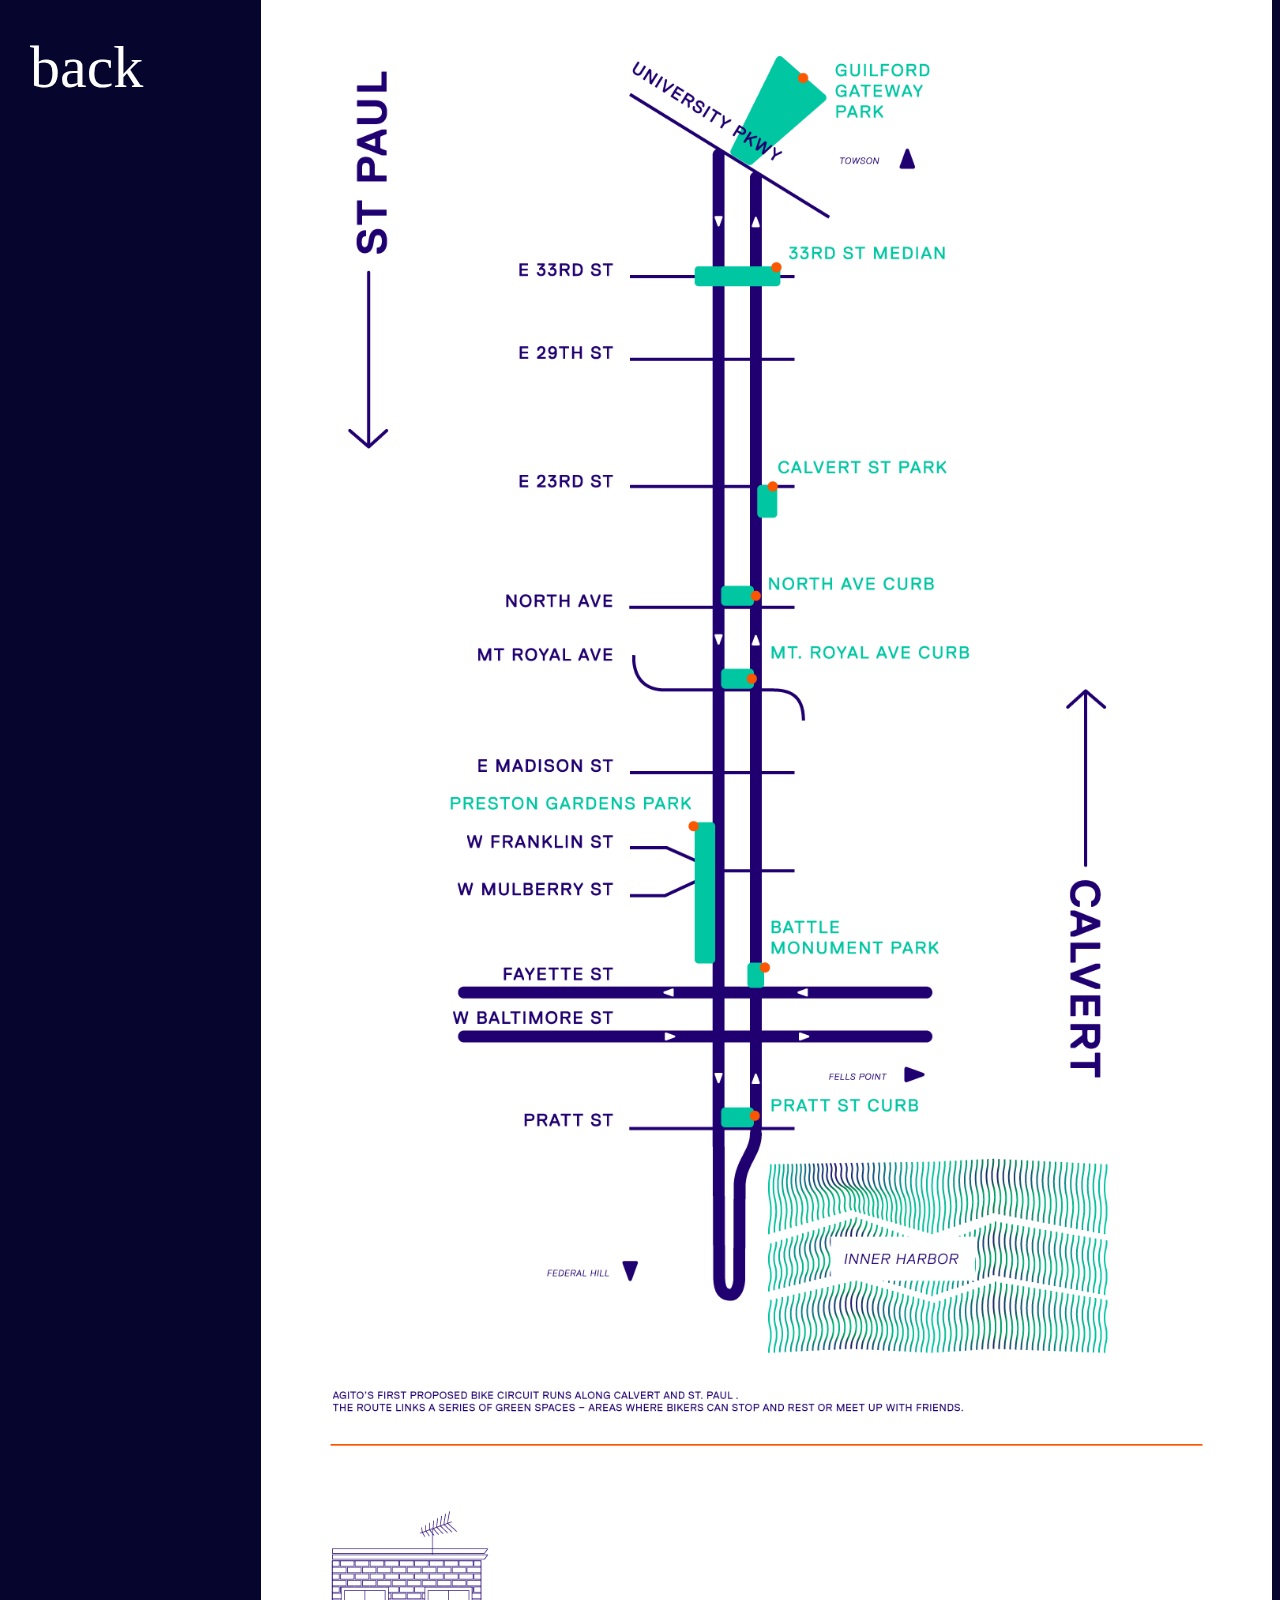
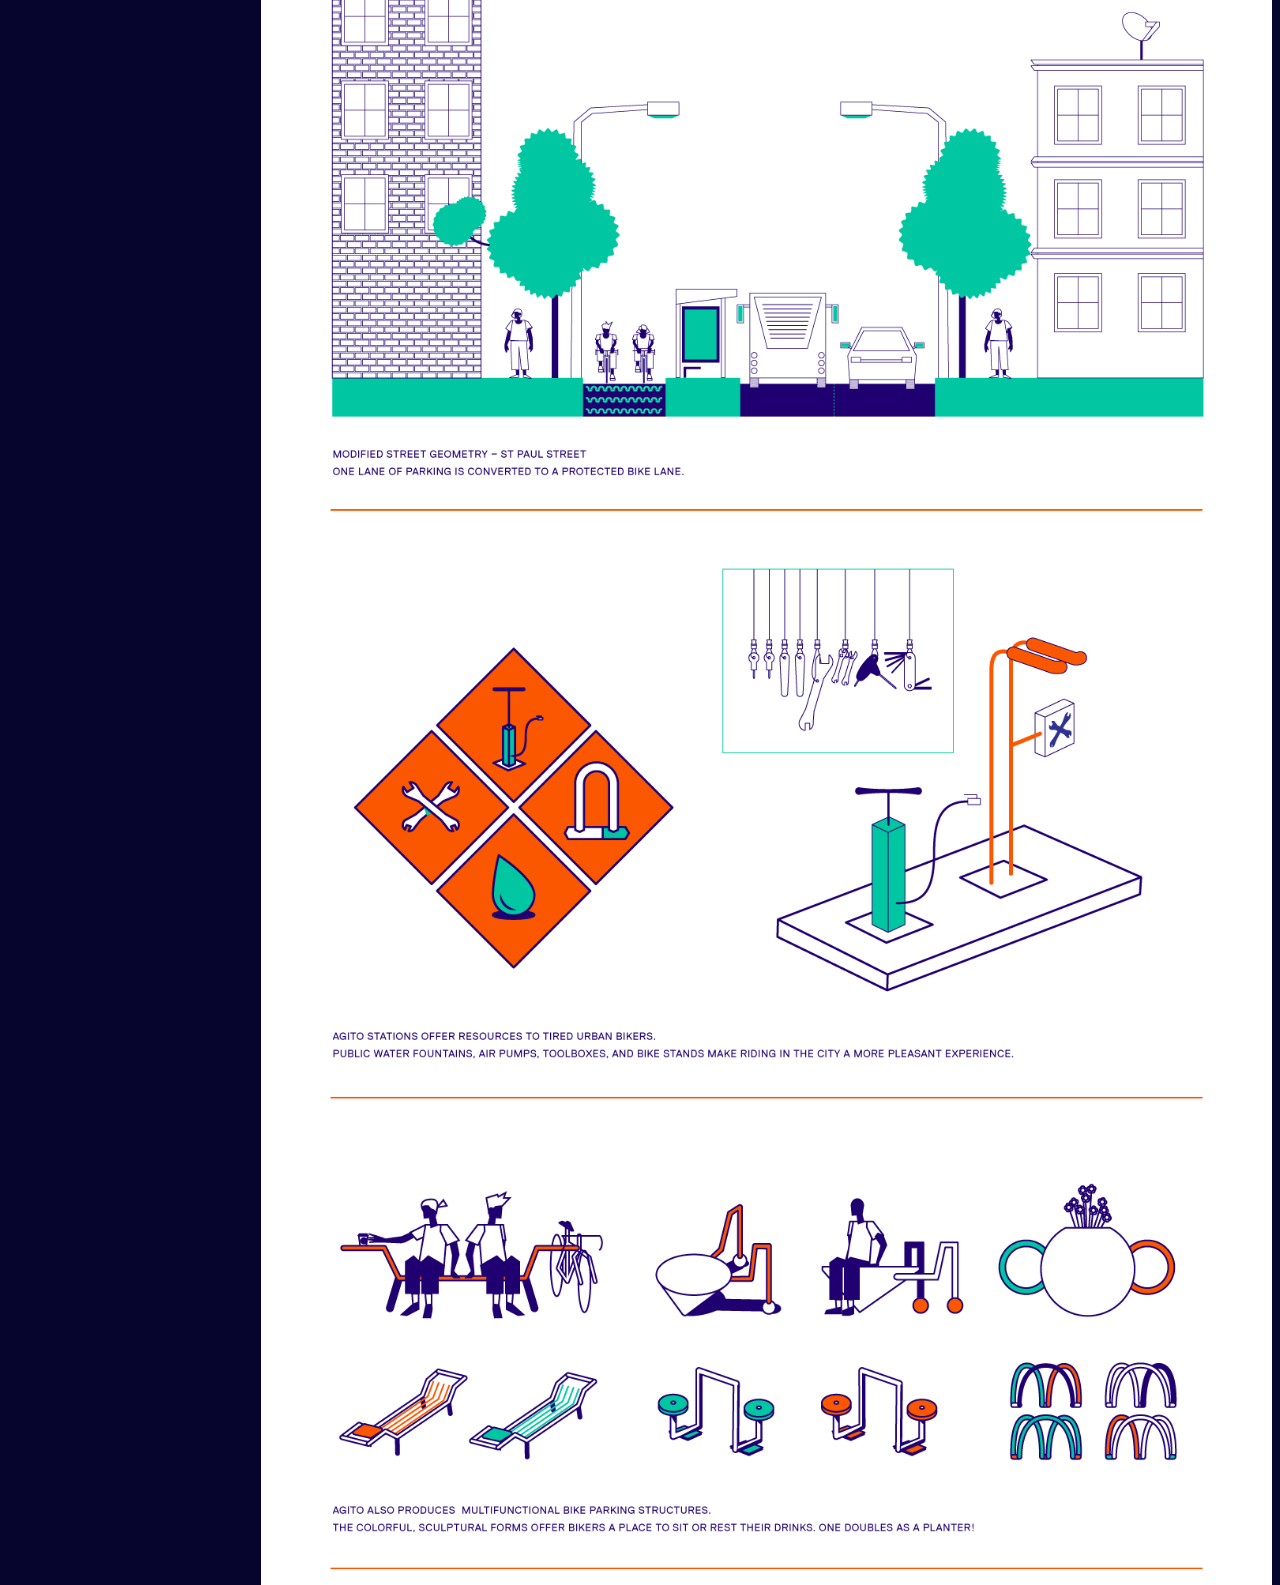
==== agito.html @ 20c6cd3e "added in the pages" ====
<!DOCTYPE html>
<html>
<head>
<title>Tristan Scow - Design</title>
<link rel="stylesheet" type="text/css" href="stylin.css">
</head>

<body style="background-color:rgb(5,5,45)">
<div id="name"><a href="index.html">back</a></div>
<img align="right" width="80%" style="margin-top:-30px" src="./IMGS/agito.png">
</body>

</html>
---- stylin.css ----
@font-face {
	font-family:'Kamilla'
	src: url('kamilla_preview.woff')
	
	font-family:'Viktor'
	src: url('viktor_preview.tt')
}



#myCanvas {
	height: 100%;
	width: 100%;
	position: fixed;
	top: 0;
	bottom: 0;
	left: 0;
	right: 0;
	background: rgb(5,5,45);
}

@media only screen and (min-device-width: 320px) and (max-device-width: 480px) {
	#myCanvas { display: none; }
}

h1 {
	font-size: 80px;
    line-height: 90px;
    text-shadow:
	     	-1px -1px 0 rgb(5,85,5),  
	     	1px -1px 0 rgb(0,255,255),
	     	-1px 1px 0 rgb(255,190,0),
	     	1px 1px 0 rgb(255,0,0);
    }
    
.projectlist {
	position: absolute;
	right: 0%;
	top: 0%;
	width: 46vw;
	padding: 30px;
	font-family: "Kamilla";
/*     letter-spacing: .05em; */
    /* line-height: 180%; */
    text-align: left;
    background-color: white;
    color: rgb(5,5,45);
    font-size: 80px;
    }
    
.projectlist hr {
	border: 0px;
	height: 0px;
	box-shadow: 0 0 5px 2.5px yellow;
}    

.projectlist a {
	color: white;
	text-decoration: none;
	font-size: 80px;
    line-height: 90px;
    text-shadow:
	     	-1px -1px 0 rgb(5,85,5),  
	     	1px -1px 0 rgb(0,255,255),
	     	-1px 1px 0 rgb(255,190,0),
	     	1px 1px 0 rgb(255,0,0);
}

.projectlist li {
	padding-top: 100px;
	list-style-type: none;
}

.projectlist li:first-child {
	padding-top: 200px;
}

.projectlist li:last-child {
	padding-bottom: 100px;
}


a:hover {
	color: rgb(5,5,45);
}

a.gd:hover {
	color: rgb(5,5,45);
}
    

span.stretch {
    display:inline-block;
    transform:scale(1,1.25); /* W3C */
    -webkit-transform:scale(1,1.25); /* Safari and Chrome */
    -moz-transform:scale(1,1.25); /* Firefox */
    -ms-transform:scale(1,1.25); /* IE 9 */
    -o-transform:scale(1,1.25); /* Opera */
    margin-left: auto;
    margin-right: auto;
    letter-spacing: .25em;
    font-family: "onyx";
}
    

#name {
	position: fixed;
	top: 30px;
	left: 30px;
	color: white;
	text-align: center;
	font-size: 80px;
	line-height: 60px;
	font-family: Kamilla;
	-webkit-transition: letter-spacing 1.5s;
}

#name a {
	color: white;
	text-decoration: none;
	font-size: 60px;
}

#name a:hover {
	color: ;
	text-decoration: none;
}

#name:hover {
	letter-spacing: .25em;
}

#textbox {
	width: 80%;
	position: absolute;
	right:0%;
	color: white;
	font-family: Kamilla;
	padding: 30px;
	text-align: center;
}

#textbox.viktor {
	font-family: Viktor;
}

.typetoggle {
	color: white;
	font-size: .5em;
	display: block;
	padding: 30px;
	border-radius: 30px;
	margin: 30px auto 0 auto;
	box-shadow: none;
	appearance: none;
	border: none;
	background: rgb(5,5,45);
}

.typetoggle:focus {
	box-shadow: none;
	background: rgb(5,5,45);
	appearance: none;
	border: none;
}

img.large {
	width: 84vw;
	height: auto;
	padding: 30px;
}

img.double {
	width: 40vw;
	height: auto;
	padding: 30px;
}
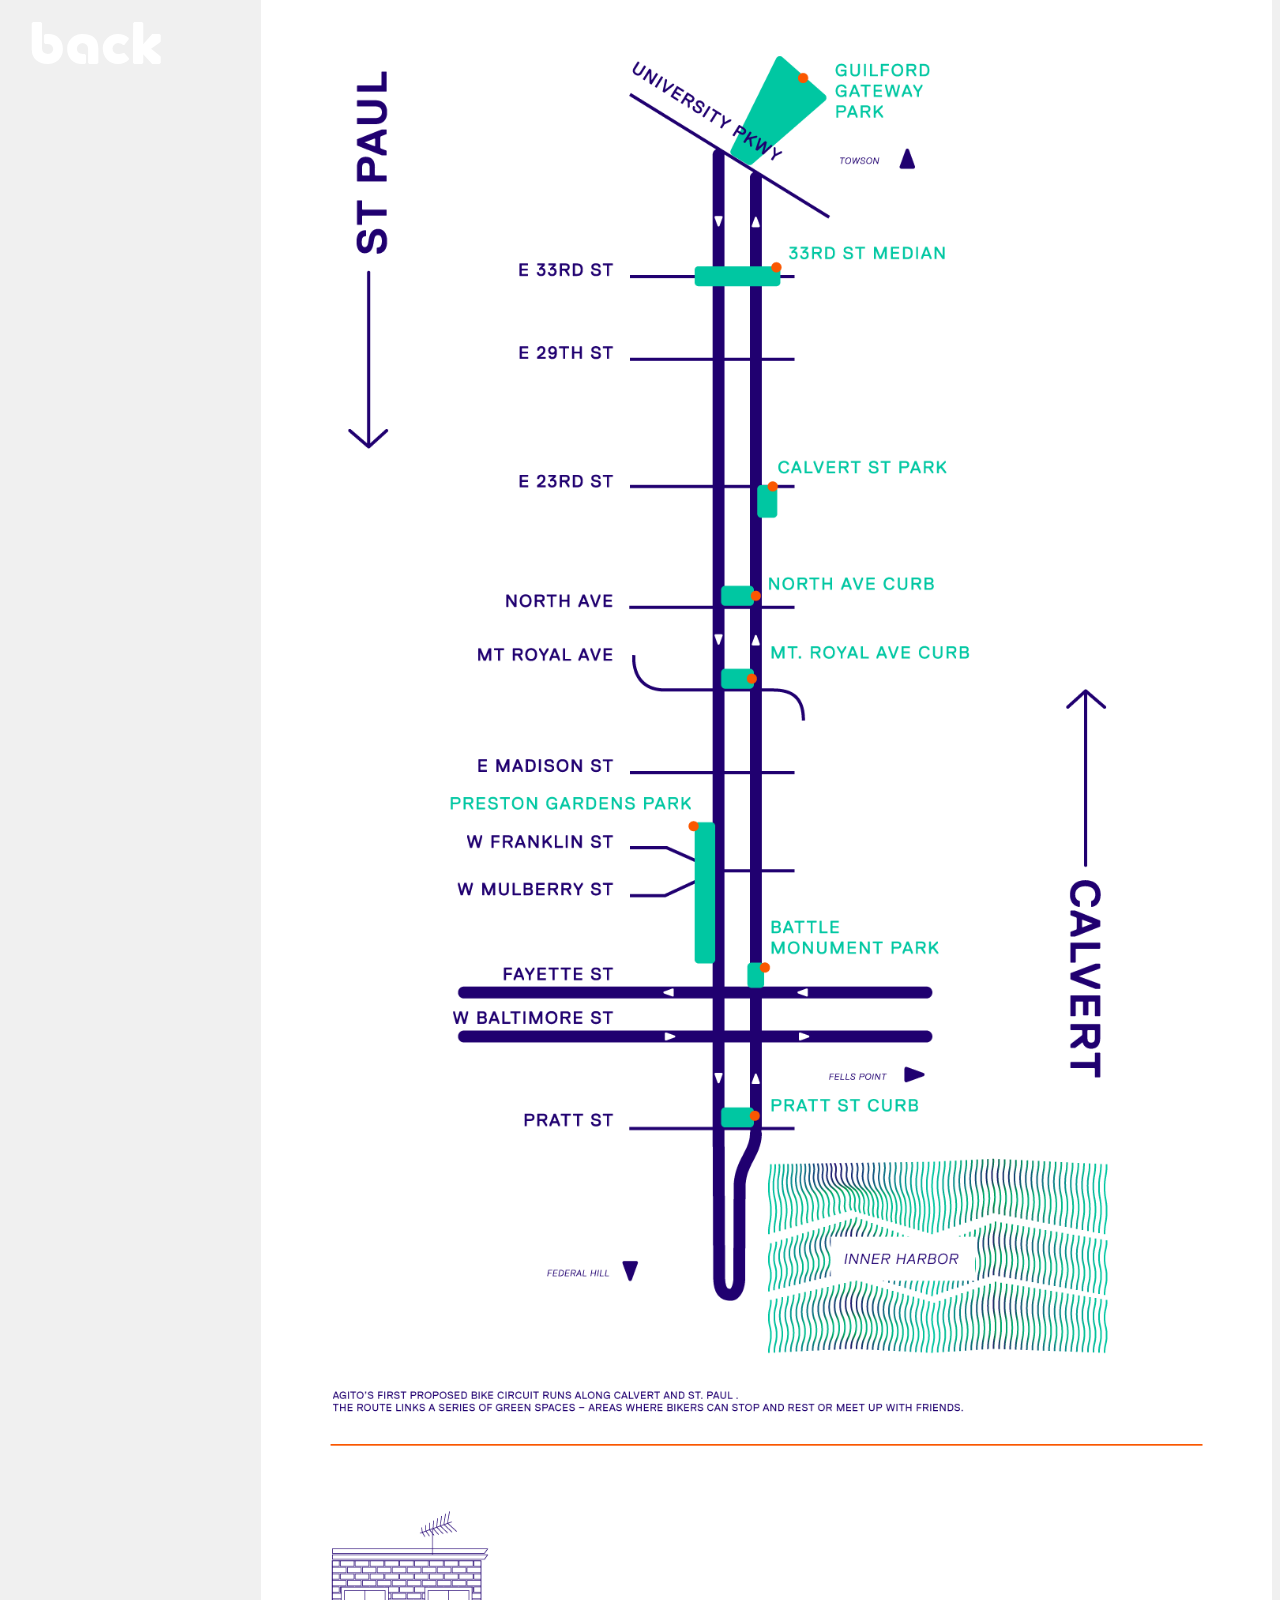
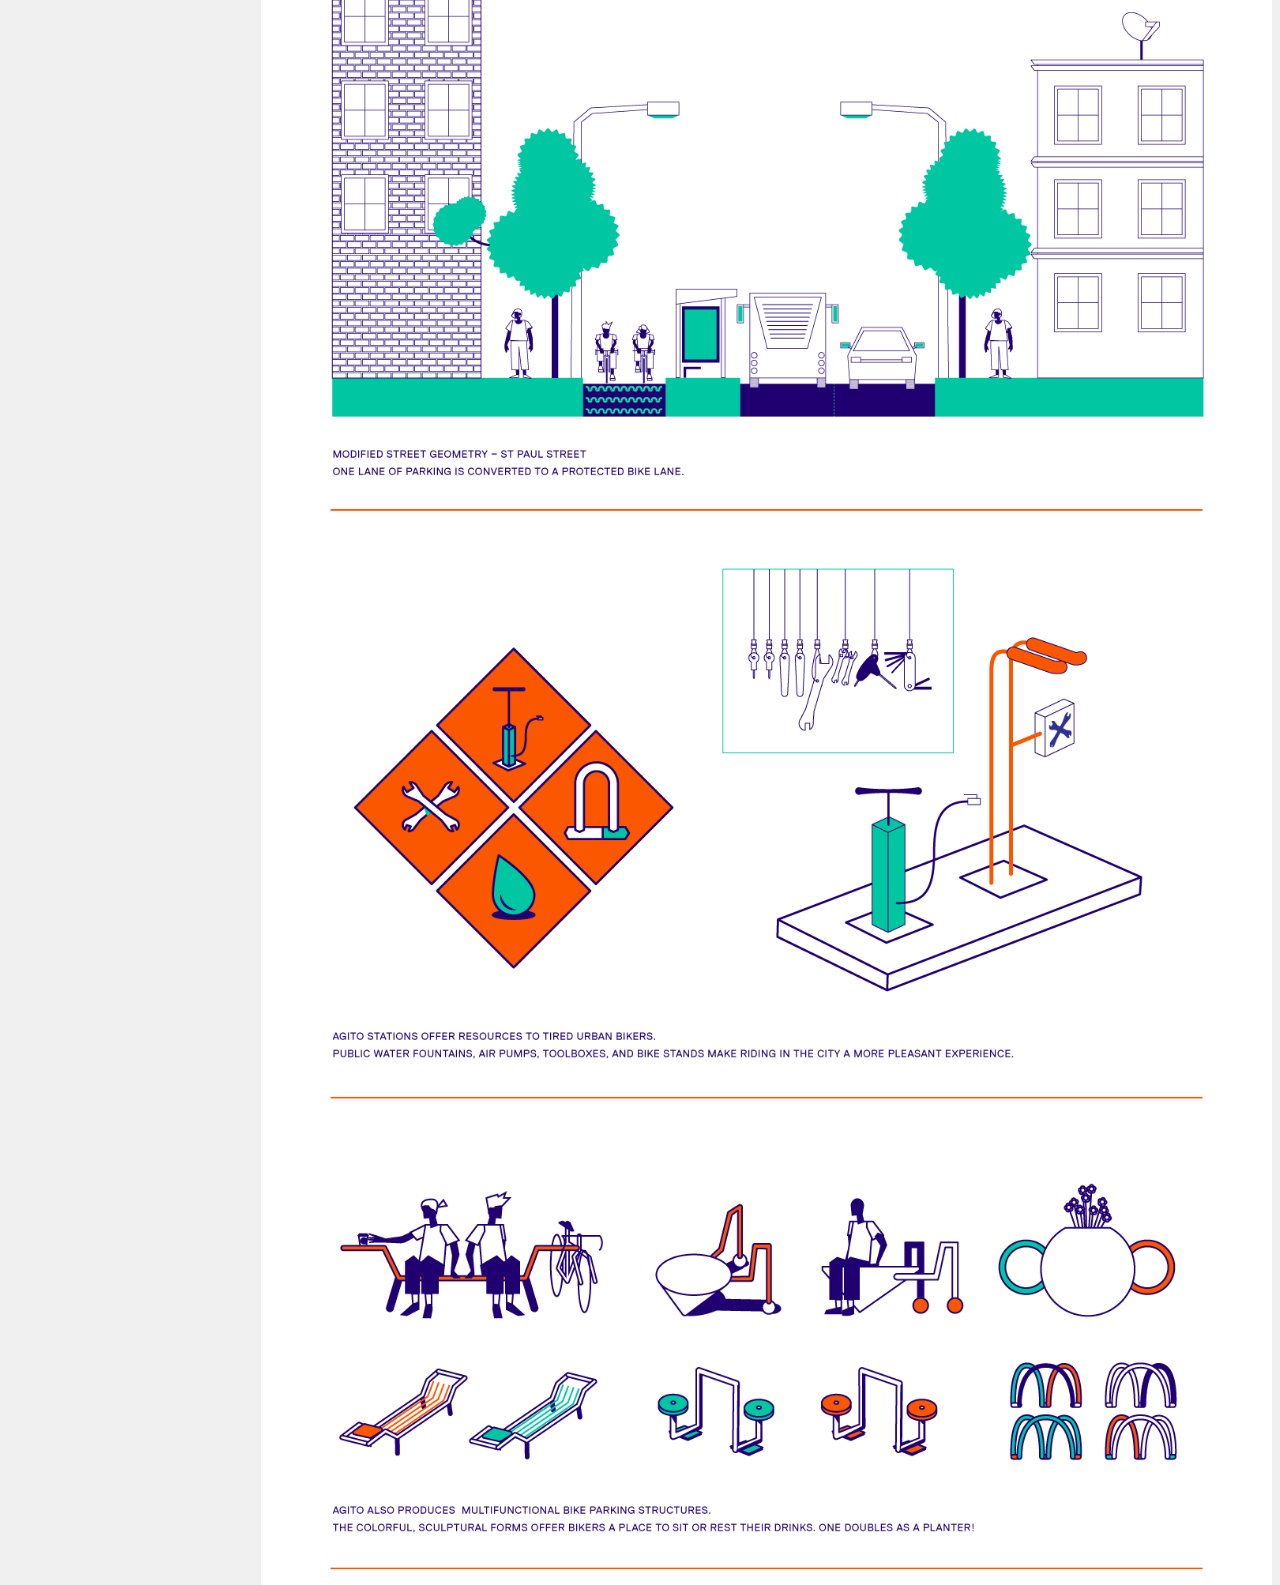
==== commit 04685720: "colors, media query" ====
--- a/agito.html
+++ b/agito.html
@@ -5,7 +5,7 @@
 <link rel="stylesheet" type="text/css" href="stylin.css">
 </head>
 
-<body style="background-color:rgb(5,5,45)">
+<body style="background-color:rgb(240,240,240)">
 <div id="name"><a href="index.html">back</a></div>
 <img align="right" width="80%" style="margin-top:-30px" src="./IMGS/agito.png">
 </body>
--- a/stylin.css
+++ b/stylin.css
@@ -1,9 +1,11 @@
 @font-face {
-	font-family:'Kamilla'
-	src: url('kamilla_preview.woff')
-	
-	font-family:'Viktor'
-	src: url('viktor_preview.tt')
+	font-family:'Kamilla';
+	src: url('kamilla_preview.woff') format('woff');
+}
+
+@font-face {
+	font-family:'Viktor';
+	src: url('Viktor_preview.ttf') format('truetype');
 }
 
 
@@ -16,11 +18,46 @@
 	bottom: 0;
 	left: 0;
 	right: 0;
-	background: rgb(5,5,45);
-}
-
-@media only screen and (min-device-width: 320px) and (max-device-width: 480px) {
-	#myCanvas { display: none; }
+	background: rgb(240,150,0);
+}
+
+@media only screen and (max-device-width: 568px) {
+		
+	#myCanvas {
+		
+		display: none !important;
+		
+		}
+		
+	.projectlist {
+	
+		font-size: 40px;
+		width: 95vw;
+		margin-top: 50px;				
+		line-height: 50px;
+		display: block;
+		
+		}
+		
+	.projectlist a {
+		text-decoration: none;
+		}
+		
+	#name {
+		
+		font-size: 40px;
+		line-height: 30px;
+	
+	}	
+	
+		
+		
+		
+		
+}
+
+#container {
+	width: 100vw;
 }
 
 h1 {
@@ -39,31 +76,33 @@
 	top: 0%;
 	width: 46vw;
 	padding: 30px;
-	font-family: "Kamilla";
-/*     letter-spacing: .05em; */
+	font-family: Kamilla, sans-serif;
+    letter-spacing: .02em;
     /* line-height: 180%; */
     text-align: left;
-    background-color: white;
-    color: rgb(5,5,45);
+    background-color: rgb(240,240,240);
+    color: rgb(0,0,40);
     font-size: 80px;
     }
     
 .projectlist hr {
 	border: 0px;
 	height: 0px;
-	box-shadow: 0 0 5px 2.5px yellow;
+	box-shadow: 0 0 5px 2.5px rgb(240,150,0);
 }    
 
 .projectlist a {
-	color: white;
+	color: rgb(5,5,45);
 	text-decoration: none;
 	font-size: 80px;
     line-height: 90px;
-    text-shadow:
-	     	-1px -1px 0 rgb(5,85,5),  
-	     	1px -1px 0 rgb(0,255,255),
-	     	-1px 1px 0 rgb(255,190,0),
-	     	1px 1px 0 rgb(255,0,0);
+   /*
+ text-shadow:
+	     	-1px -1px 0 rgb(5,5,45),  
+	     	1px -1px 0 rgb(0,0,90),
+	     	-1px 1px 0 rgb(0,90,90),
+	     	1px 1px 0 rgb(255,255,0);
+*/
 }
 
 .projectlist li {
@@ -81,11 +120,7 @@
 
 
 a:hover {
-	color: rgb(5,5,45);
-}
-
-a.gd:hover {
-	color: rgb(5,5,45);
+	cursor: crosshair;
 }
     
 
@@ -99,7 +134,7 @@
     margin-left: auto;
     margin-right: auto;
     letter-spacing: .25em;
-    font-family: "onyx";
+    font-family: Onyx;
 }
     
 
@@ -107,11 +142,11 @@
 	position: fixed;
 	top: 30px;
 	left: 30px;
-	color: white;
+	color: black;
 	text-align: center;
-	font-size: 80px;
-	line-height: 60px;
-	font-family: Kamilla;
+	font-size: 40px;
+	line-height: 30px;
+	font-family: Kamilla, sans-serif;
 	-webkit-transition: letter-spacing 1.5s;
 }
 
@@ -134,7 +169,7 @@
 	width: 80%;
 	position: absolute;
 	right:0%;
-	color: white;
+	color: rgb(5,5,45);
 	font-family: Kamilla;
 	padding: 30px;
 	text-align: center;
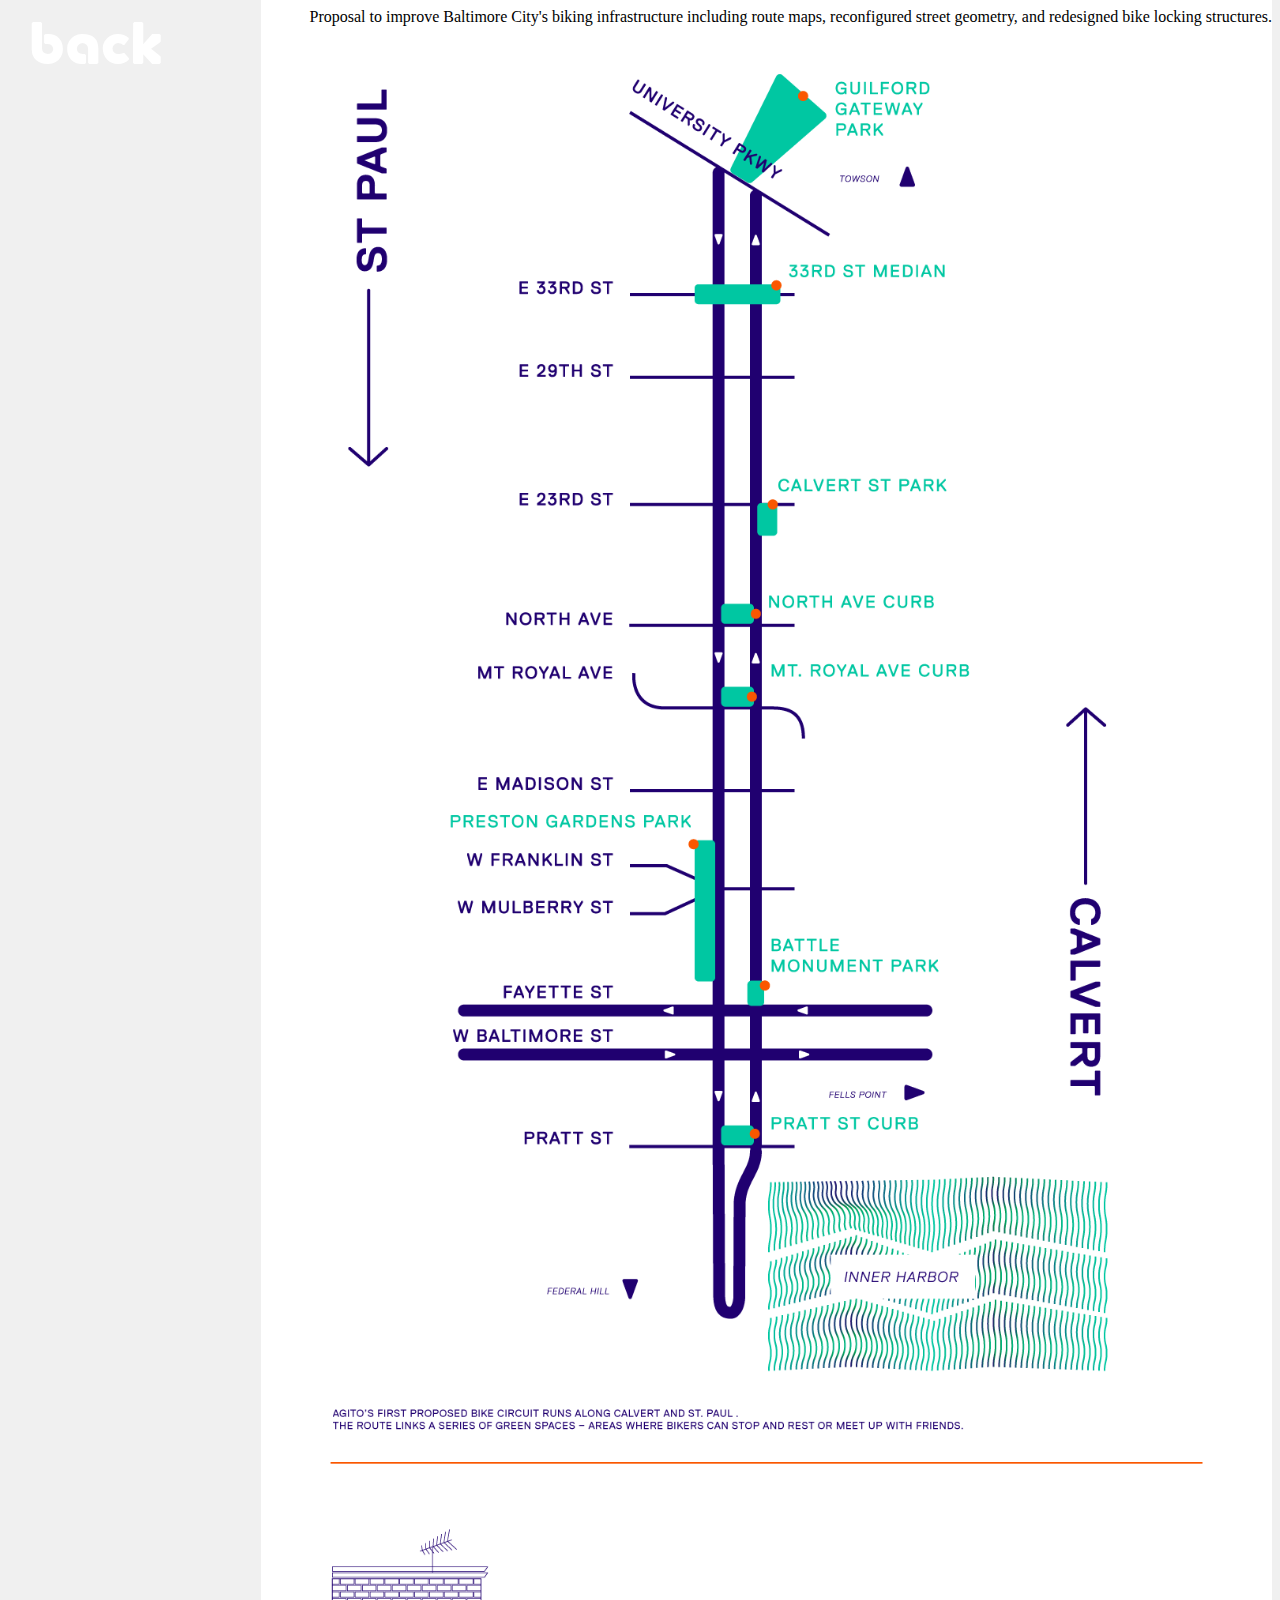
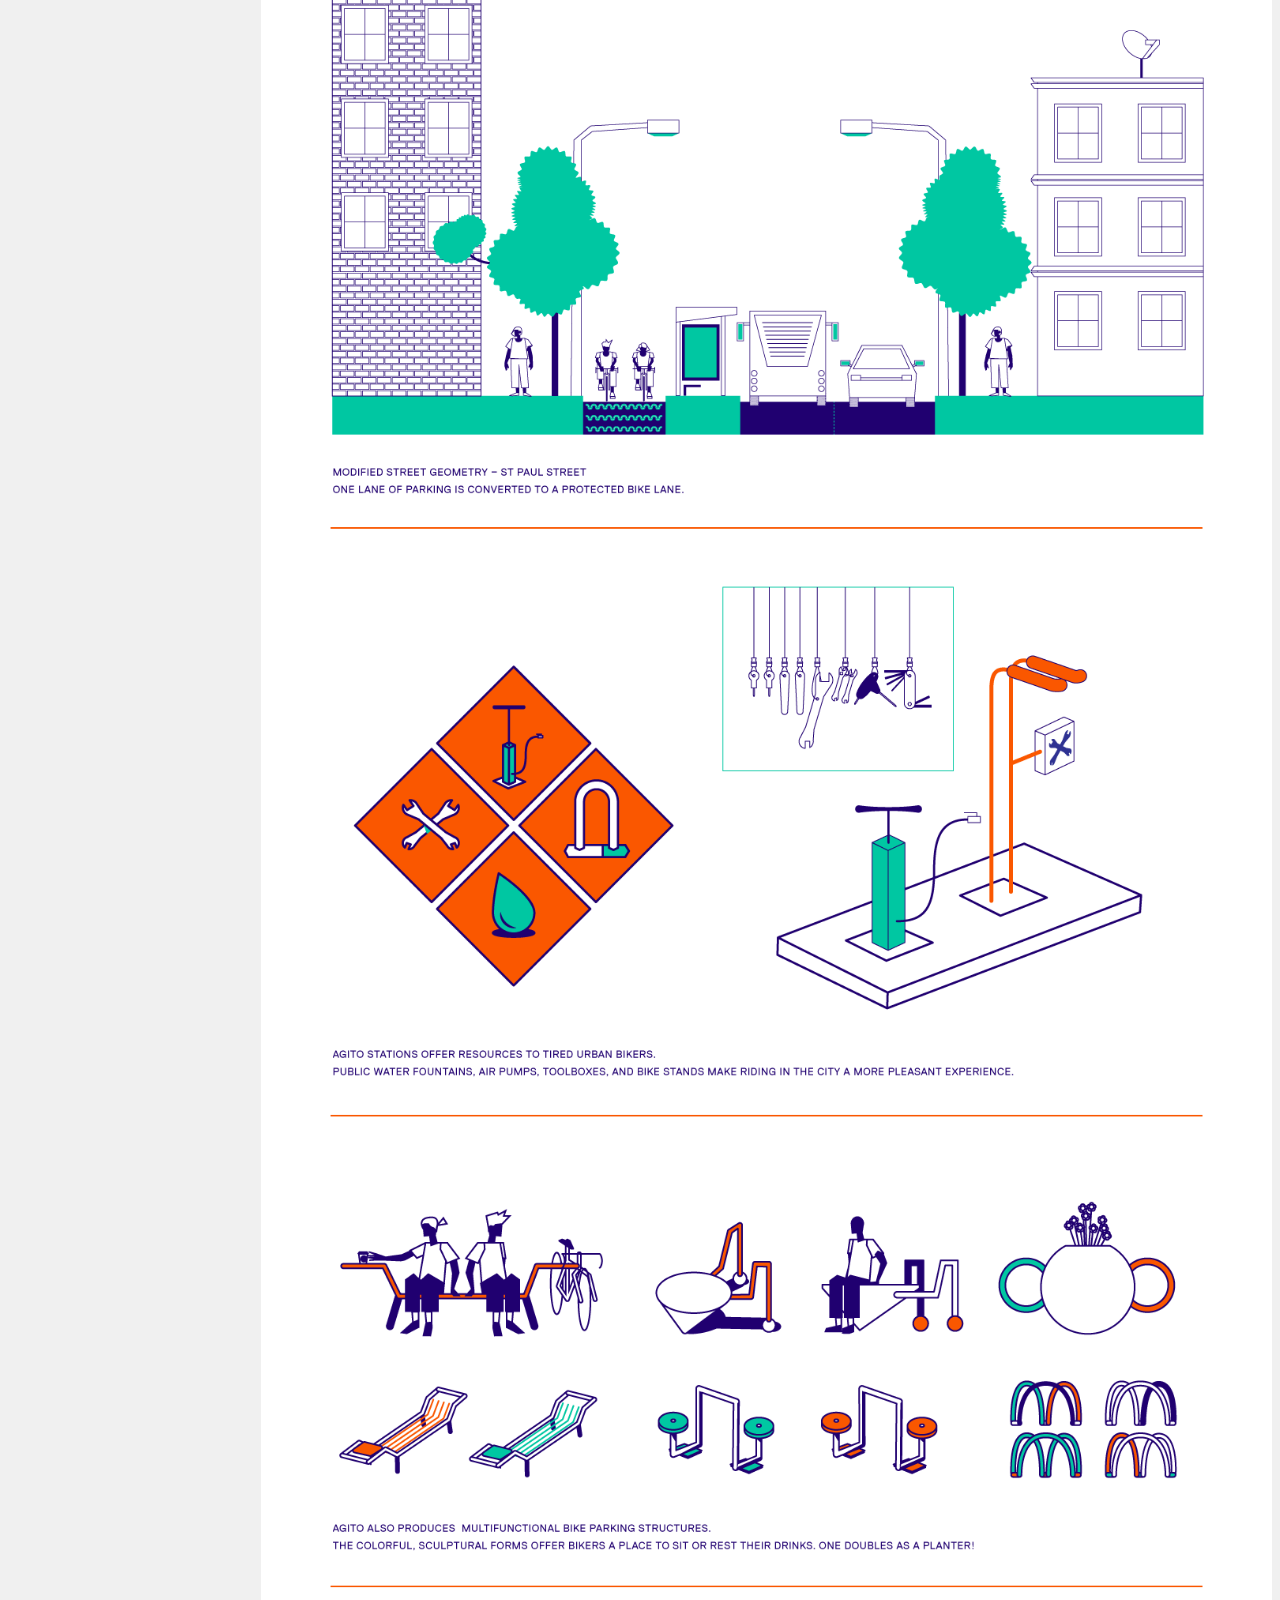
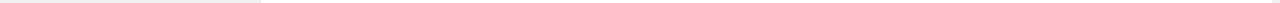
==== commit 17ba5ab8: "text on agito page" ====
--- a/agito.html
+++ b/agito.html
@@ -7,6 +7,7 @@
 
 <body style="background-color:rgb(240,240,240)">
 <div id="name"><a href="index.html">back</a></div>
+<div align="right">Proposal to improve Baltimore City's biking infrastructure including route maps, reconfigured street geometry, and redesigned bike locking structures.</div>
 <img align="right" width="80%" style="margin-top:-30px" src="./IMGS/agito.png">
 </body>
 
--- a/stylin.css
+++ b/stylin.css
@@ -31,11 +31,13 @@
 		
 	.projectlist {
 	
-		font-size: 40px;
+		font-size: 4em;
 		width: 95vw;
-		margin-top: 50px;				
-		line-height: 50px;
+		margin-top: 200px;				
+		line-height: 4.25em;
 		display: block;
+		z-index: 99999;
+		font-family: Kamilla, sans-serif;
 		
 		}
 		
@@ -45,8 +47,8 @@
 		
 	#name {
 		
-		font-size: 40px;
-		line-height: 30px;
+		font-size: 5em;
+		line-height: 4em;
 	
 	}	
 	
@@ -69,21 +71,29 @@
 	     	-1px 1px 0 rgb(255,190,0),
 	     	1px 1px 0 rgb(255,0,0);
     }
+ 
+
+.projectlist {
+	
+	font-family: Kamilla, sans-serif;
+	padding: 30px;
+	letter-spacing: .02em;
+	text-align: left;
+	background-color: rgb(240,240,240);
+    color: rgb(0,0,40);
+}
+
+@media only screen and (min-device-width: 600px) {
     
 .projectlist {
 	position: absolute;
 	right: 0%;
 	top: 0%;
 	width: 46vw;
-	padding: 30px;
-	font-family: Kamilla, sans-serif;
-    letter-spacing: .02em;
-    /* line-height: 180%; */
-    text-align: left;
-    background-color: rgb(240,240,240);
-    color: rgb(0,0,40);
-    font-size: 80px;
+    font-size: 6em;
     }
+    
+   } 
     
 .projectlist hr {
 	border: 0px;
@@ -94,8 +104,8 @@
 .projectlist a {
 	color: rgb(5,5,45);
 	text-decoration: none;
-	font-size: 80px;
-    line-height: 90px;
+	font-size: 1em;
+    font-family: Viktor;
    /*
  text-shadow:
 	     	-1px -1px 0 rgb(5,5,45),  
@@ -134,7 +144,7 @@
     margin-left: auto;
     margin-right: auto;
     letter-spacing: .25em;
-    font-family: Onyx;
+    font-family: Viktor;
 }
     
 
@@ -142,7 +152,7 @@
 	position: fixed;
 	top: 30px;
 	left: 30px;
-	color: black;
+	color: rgb(240,240,240);
 	text-align: center;
 	font-size: 40px;
 	line-height: 30px;
@@ -209,4 +219,24 @@
 	width: 40vw;
 	height: auto;
 	padding: 30px;
+}
+
+a.studio {
+	font-family: Kamilla;
+	text-align: center;
+	font-size: 6em;
+	text-decoration: none;
+	margin-left: 110px;
+}
+
+a.studio:hover {
+	color: white;
+}
+
+a.studio:active {
+	color: black;
+}
+
+a.studio:visited {
+	color: black;
 }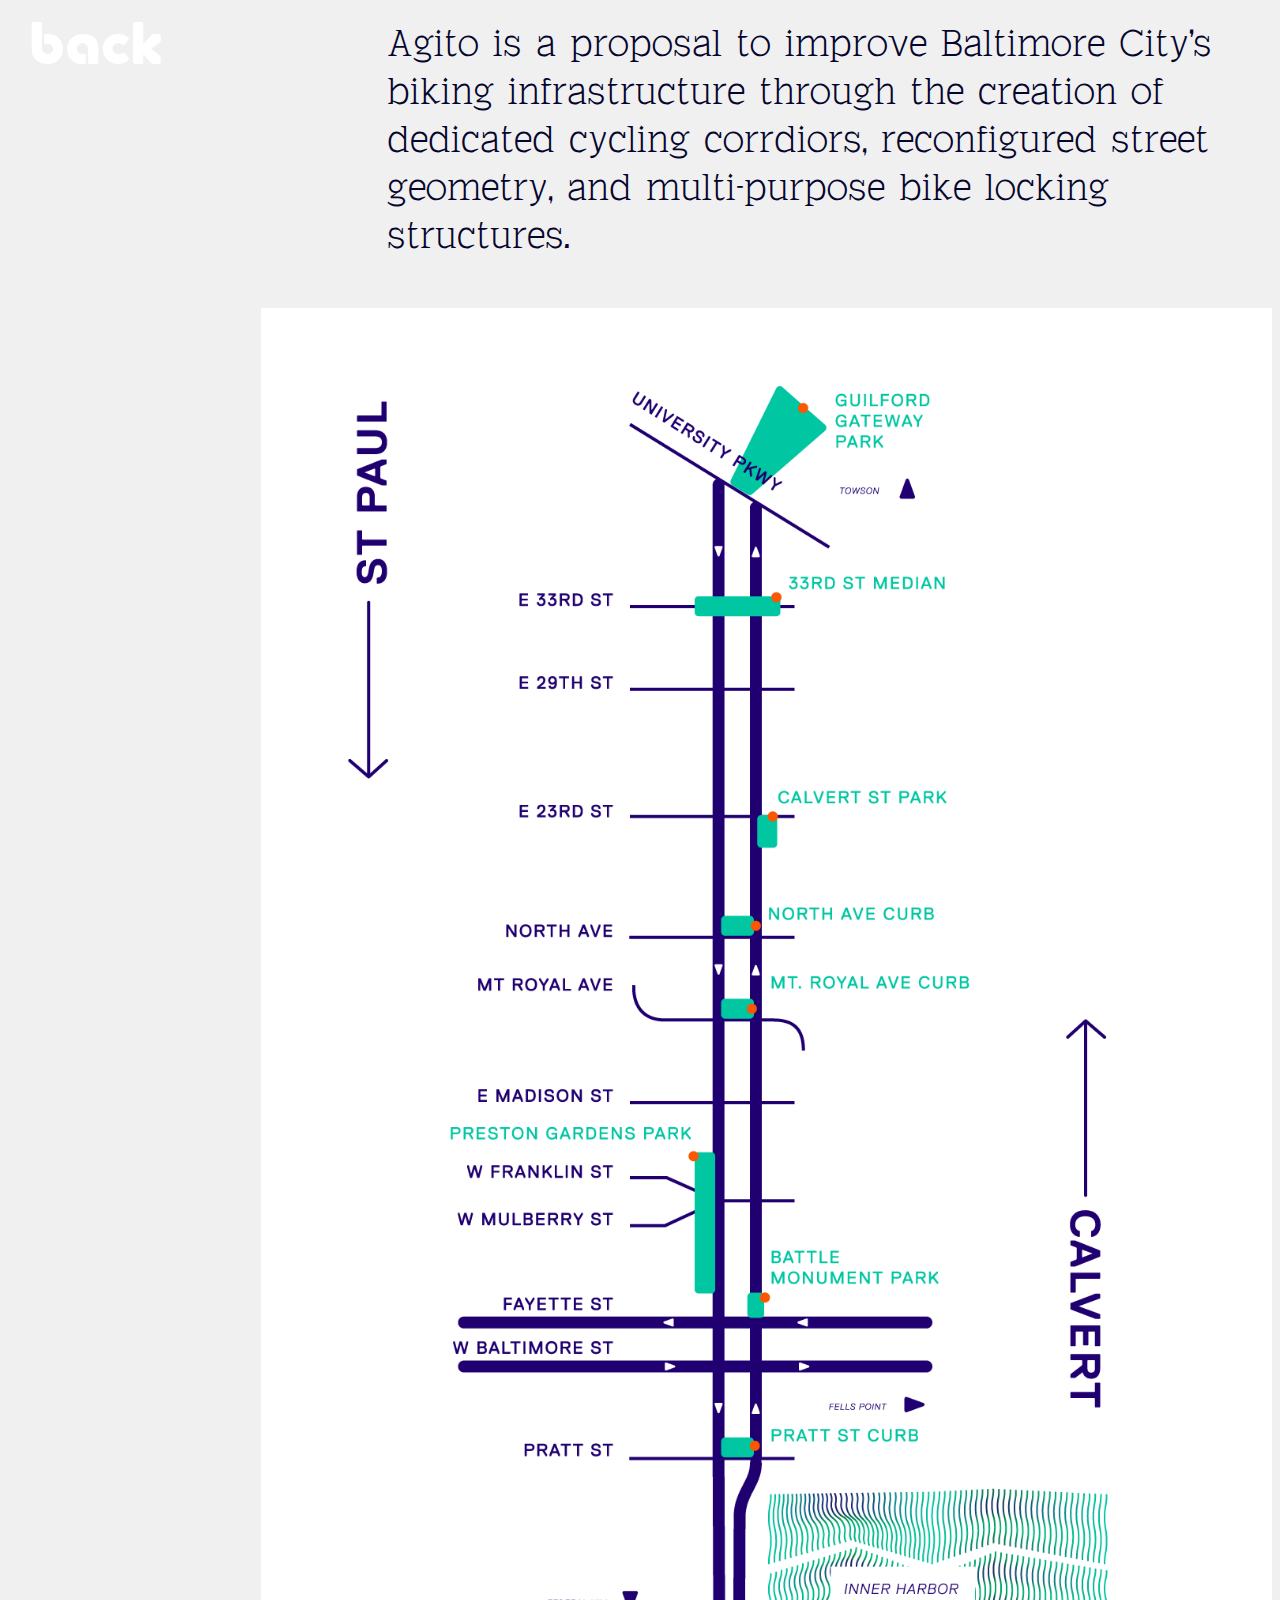
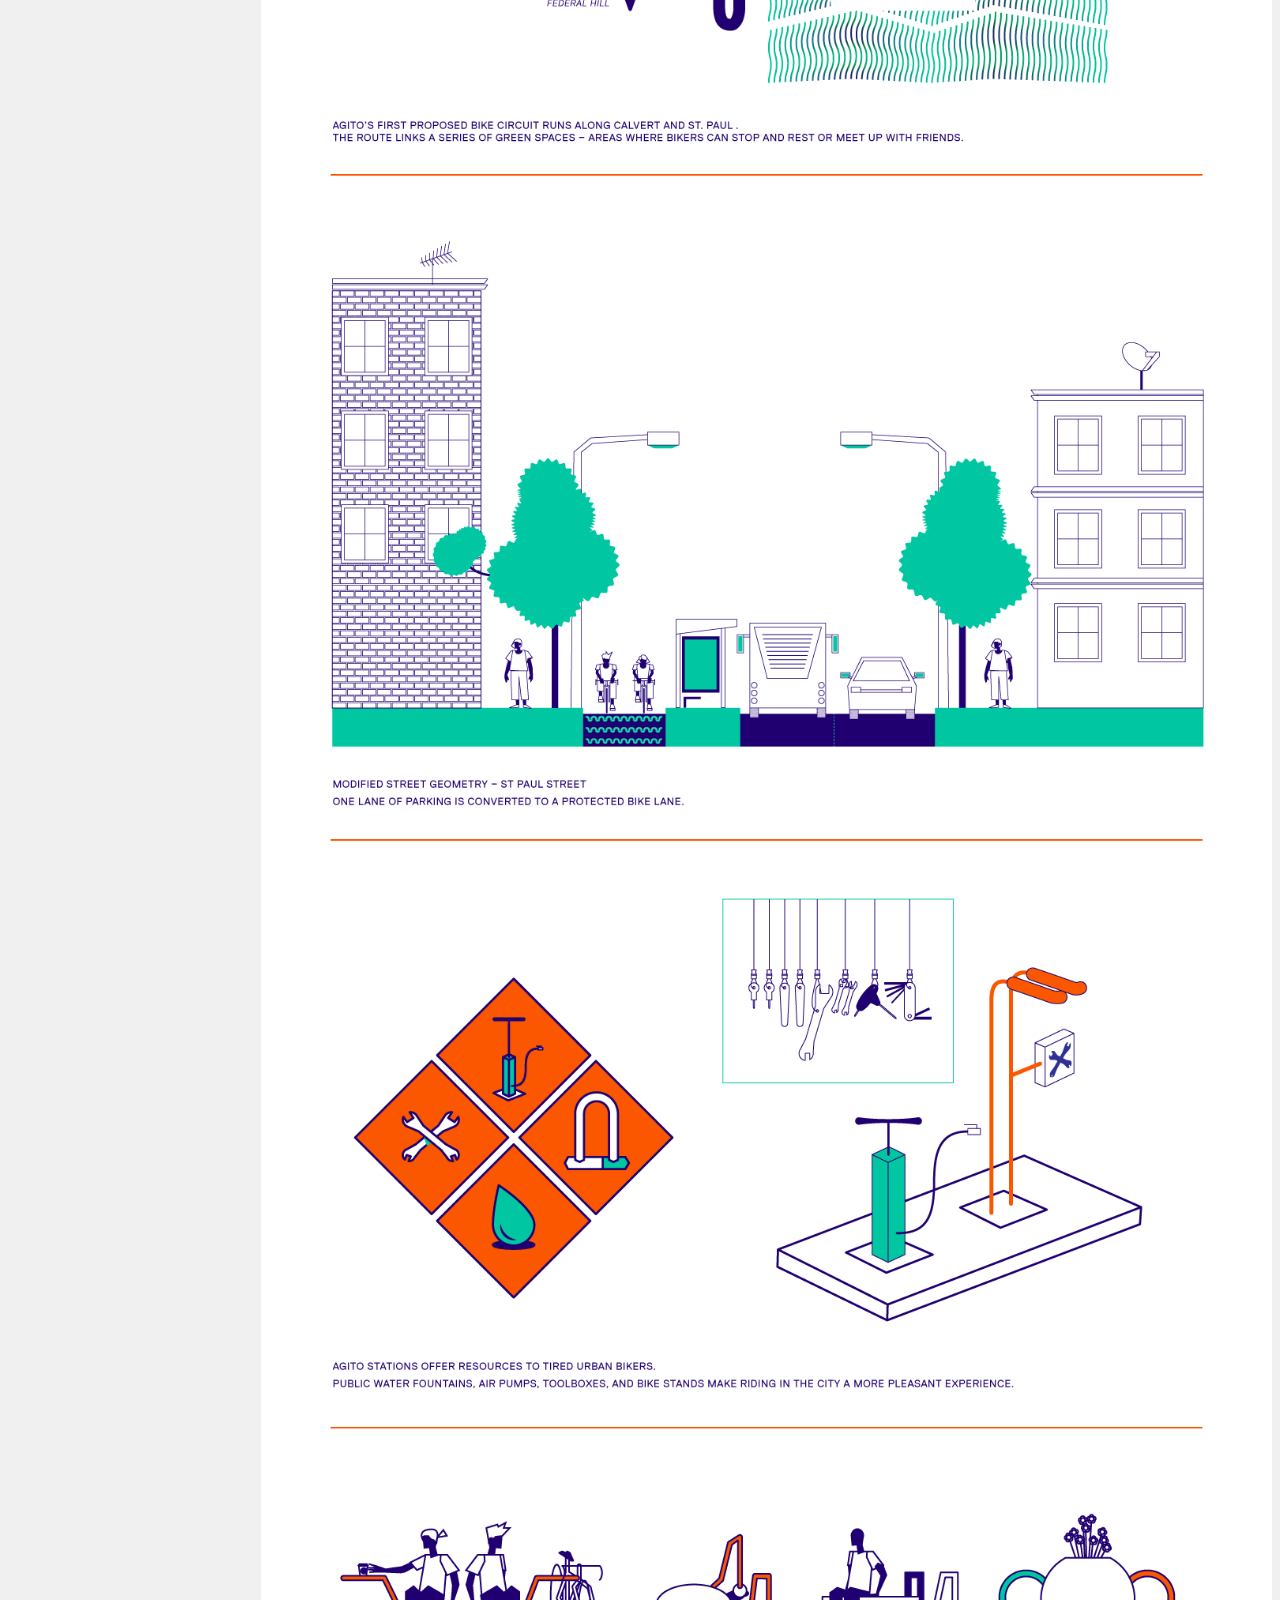
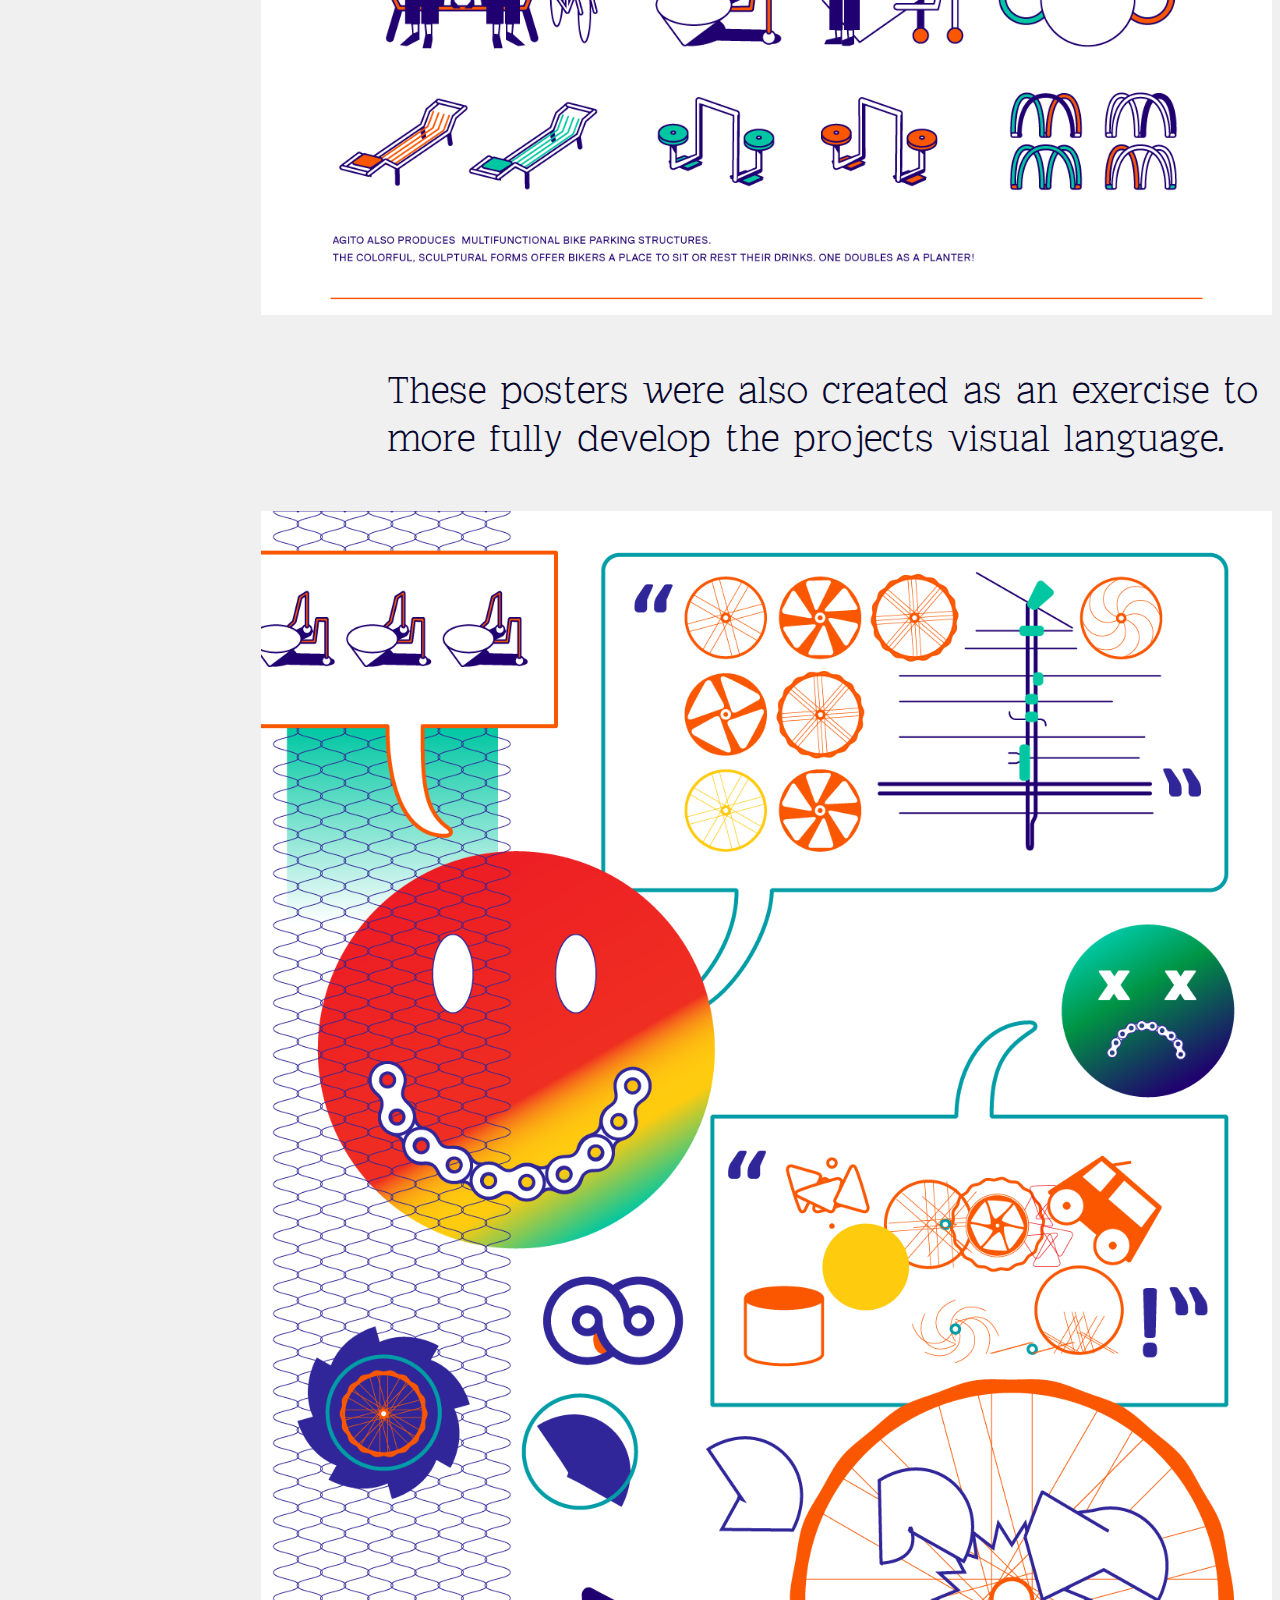
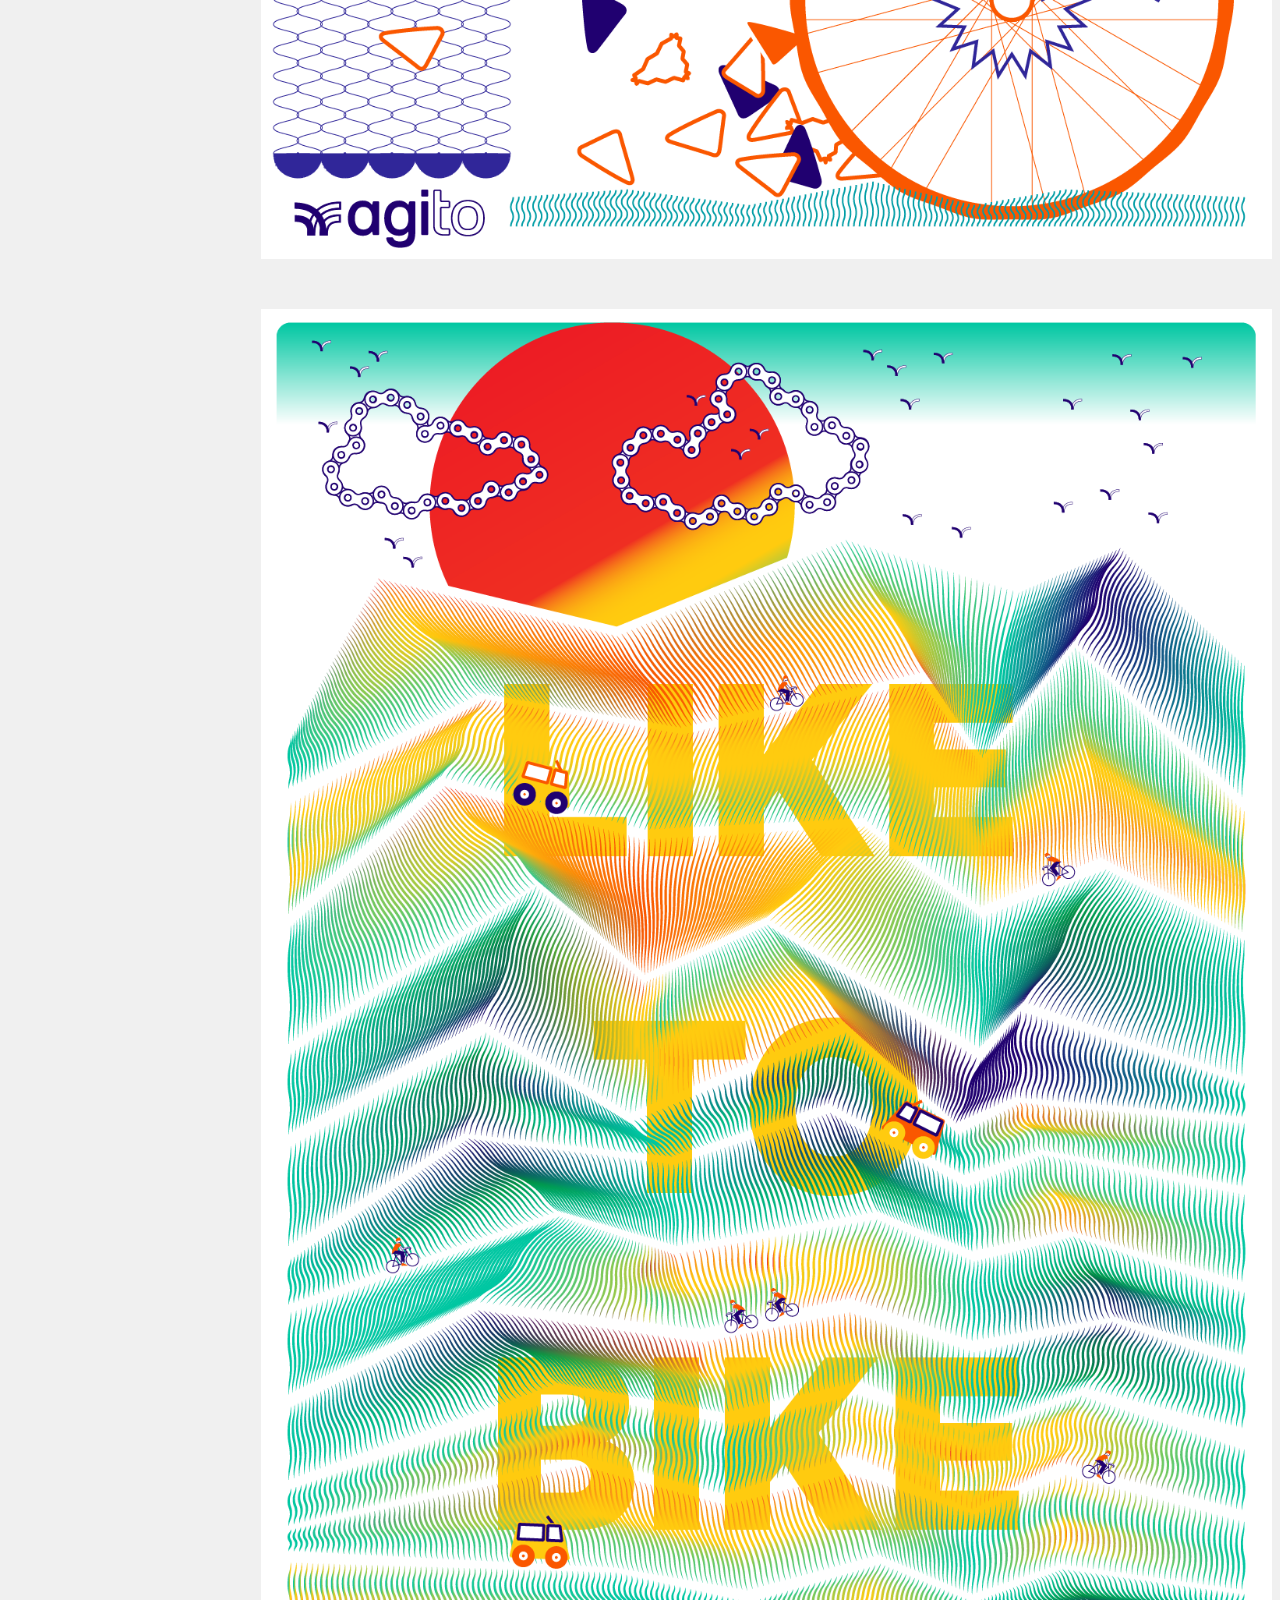
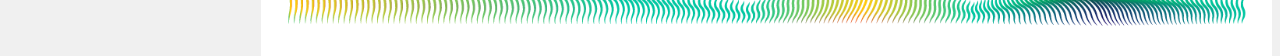
==== commit 349d918e: "lots of stuff" ====
--- a/agito.html
+++ b/agito.html
@@ -7,8 +7,11 @@
 
 <body style="background-color:rgb(240,240,240)">
 <div id="name"><a href="index.html">back</a></div>
-<div align="right">Proposal to improve Baltimore City's biking infrastructure including route maps, reconfigured street geometry, and redesigned bike locking structures.</div>
-<img align="right" width="80%" style="margin-top:-30px" src="./IMGS/agito.png">
+<div class="projdescription">Agito is a proposal to improve Baltimore City's biking infrastructure through the creation of dedicated cycling corrdiors, reconfigured street geometry, and multi-purpose bike locking structures.</div>
+<img align="right" width="80%" src="./IMGS/agito.png">
+<div class="projdescription" style="margin-top: 50px">These posters were also created as an exercise to more fully develop the projects visual language.</div>
+<img align="right" width="80%" src="./IMGS/agito_poster_1.png">
+<img align="right" width="80%" style="margin-top: 50px" src="./IMGS/agito_poster_2.png">
 </body>
 
 </html>--- a/stylin.css
+++ b/stylin.css
@@ -44,6 +44,8 @@
 	.projectlist a {
 		text-decoration: none;
 		}
+		
+		
 		
 	#name {
 		
@@ -83,6 +85,33 @@
     color: rgb(0,0,40);
 }
 
+.projectlist a {
+		text-decoration: none;
+		}
+
+.projectlist a:hover {
+		color: rgb(240,150,0);
+		}
+
+.projdescription {
+	font-family: Viktor;
+	color: rgb(5,5,45);
+	font-size: 2.5em;
+	float: right;
+	margin-left: 30%;
+	margin-bottom: 50px;
+	margin-top: 10px;
+}
+
+.projdescription a {
+	text-decoration: none;
+	color: rgb(5,5,45);
+}
+
+.projdescription a:hover {
+	color: rgb(240,150,0)
+}
+
 @media only screen and (min-device-width: 600px) {
     
 .projectlist {
@@ -90,7 +119,7 @@
 	right: 0%;
 	top: 0%;
 	width: 46vw;
-    font-size: 6em;
+    font-size: 5em;
     }
     
    } 
@@ -185,6 +214,11 @@
 	text-align: center;
 }
 
+#textbox a {
+	text-decoration: none;
+	color: rgb(5,5,45);
+}
+
 #textbox.viktor {
 	font-family: Viktor;
 }
@@ -200,6 +234,7 @@
 	appearance: none;
 	border: none;
 	background: rgb(5,5,45);
+	font-family: Kamilla;
 }
 
 .typetoggle:focus {
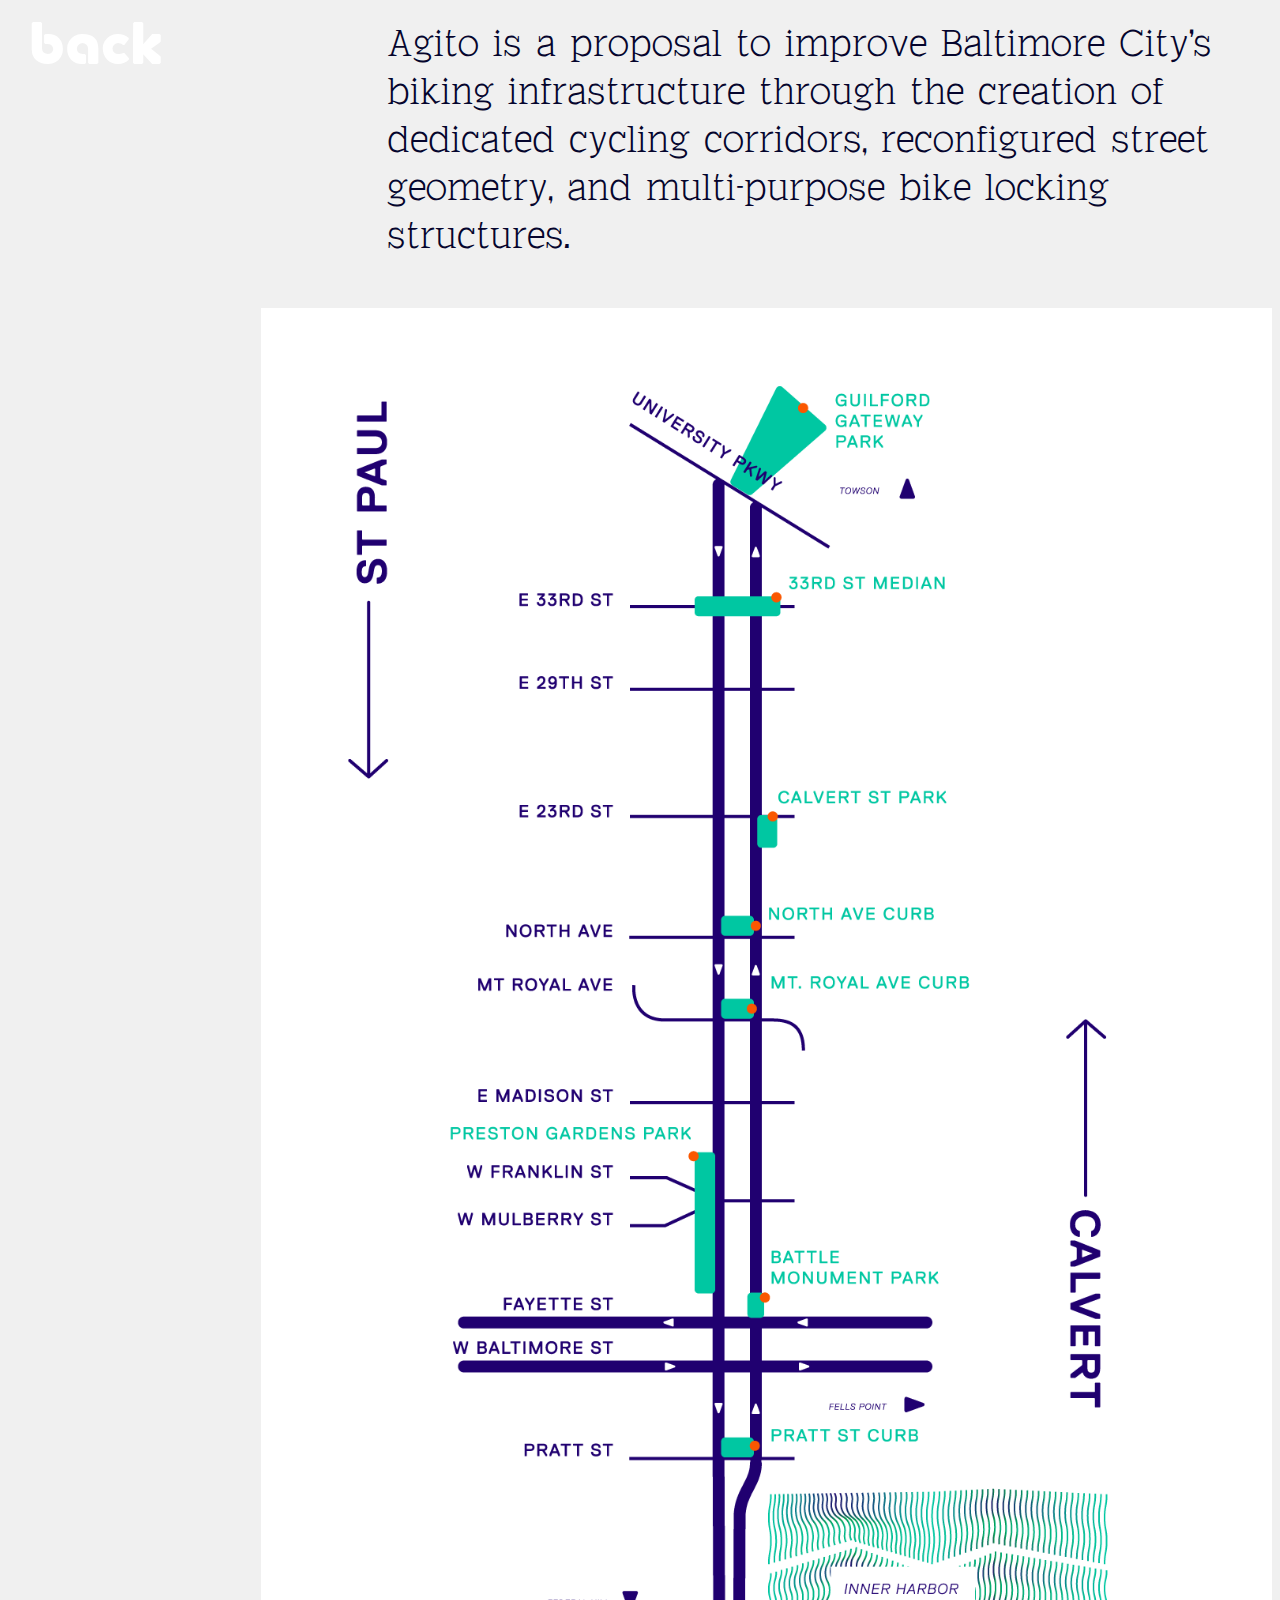
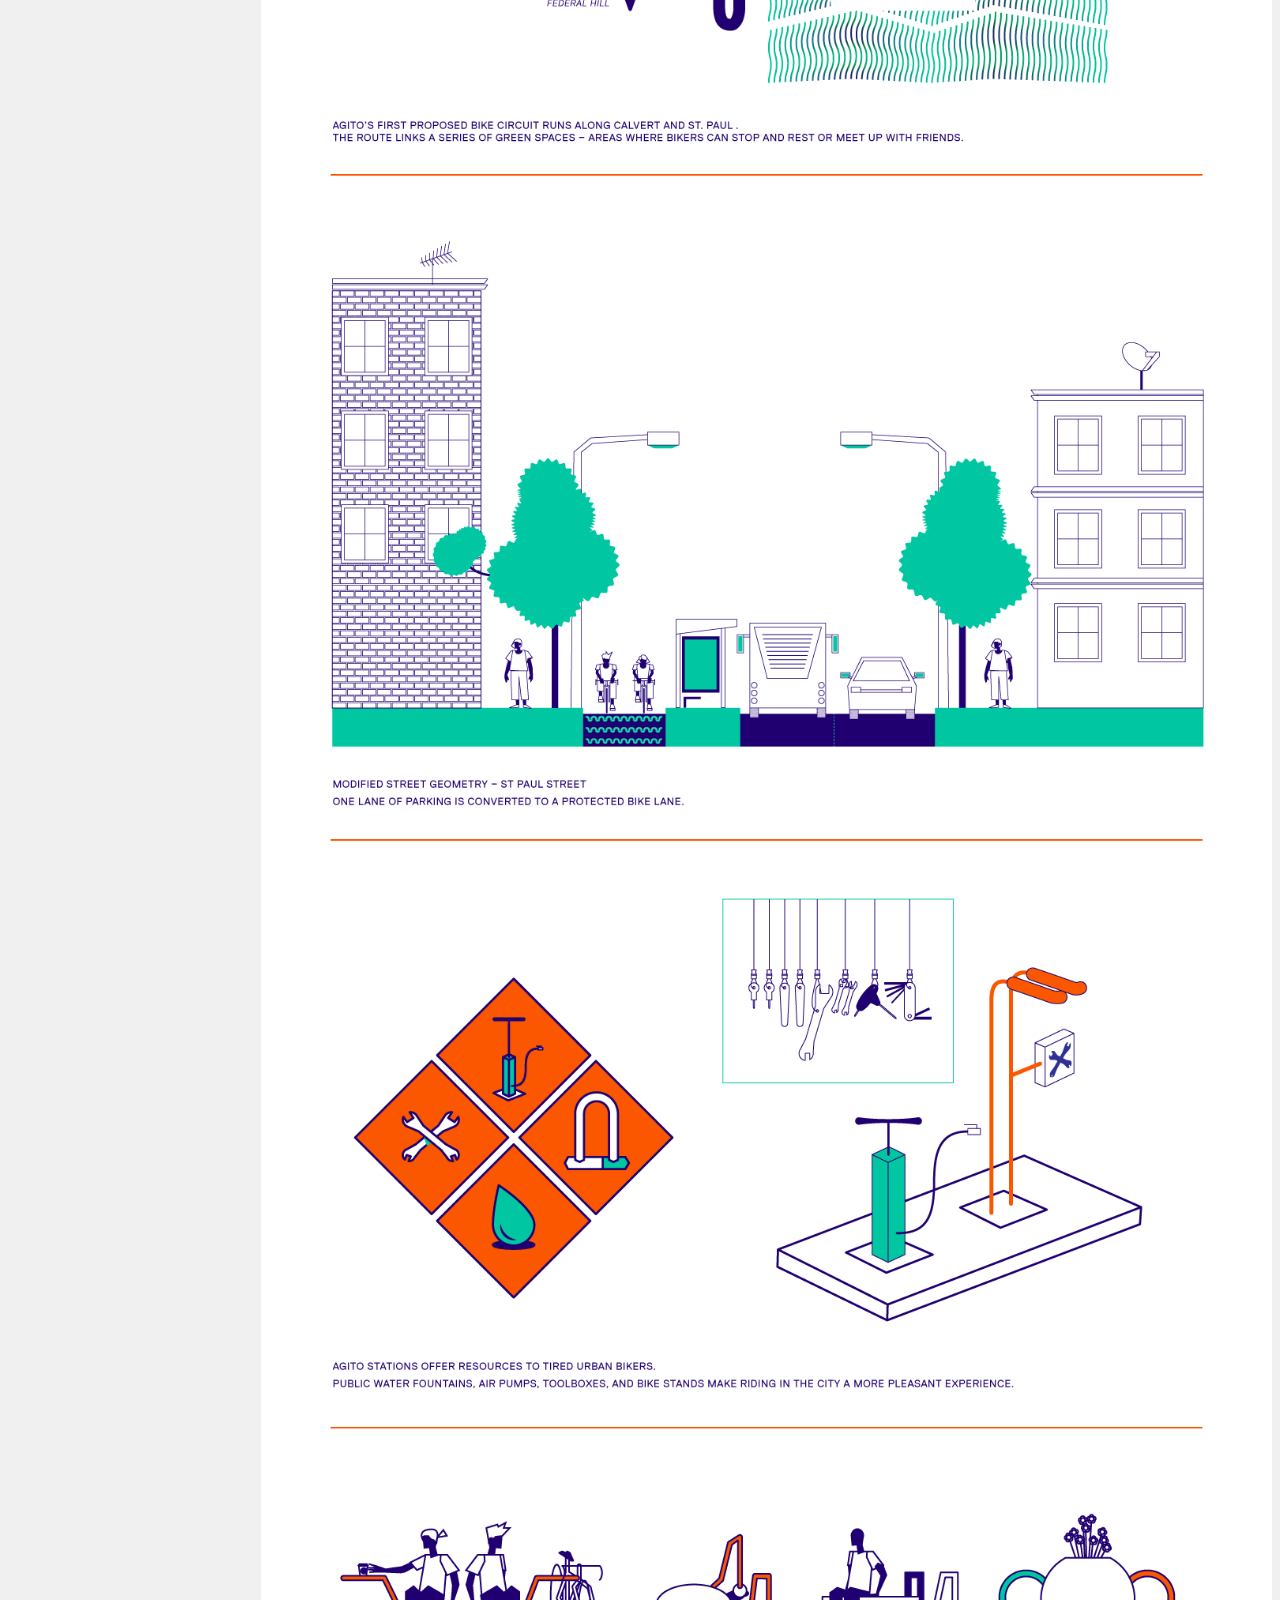
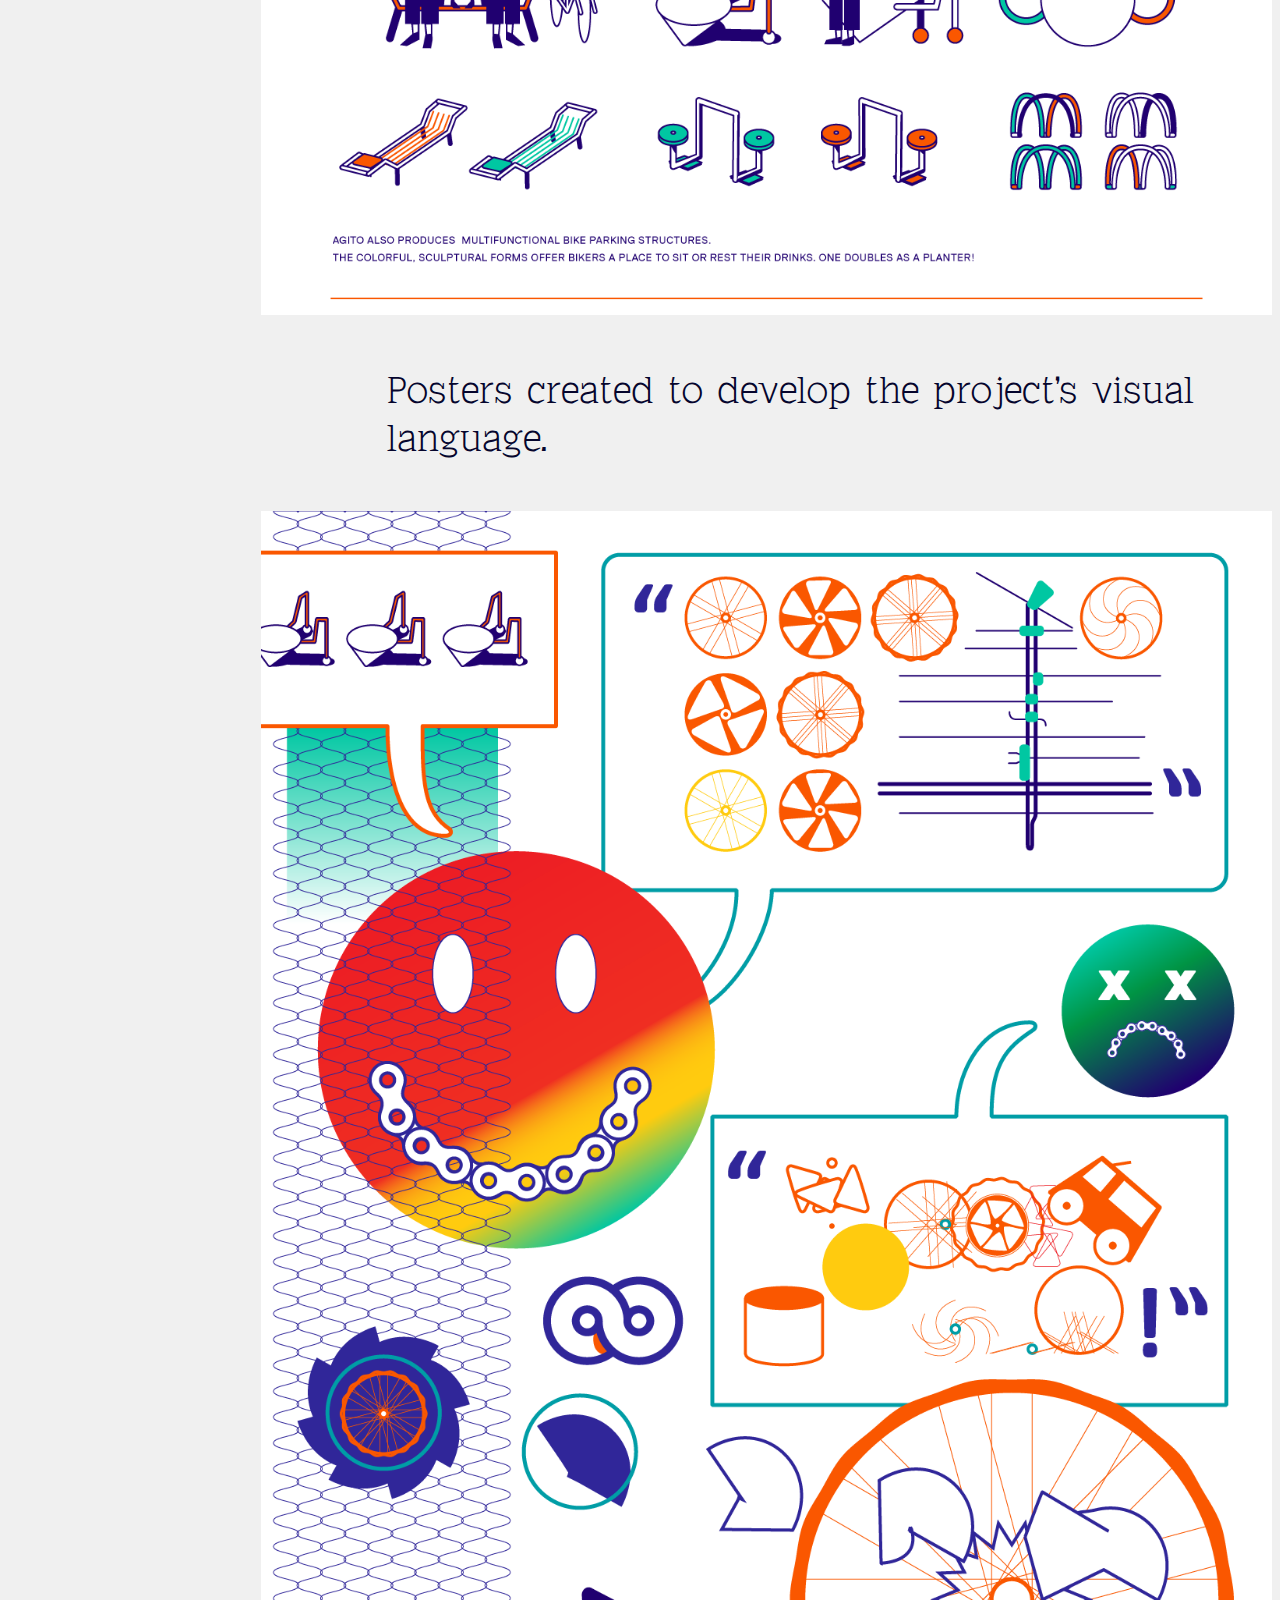
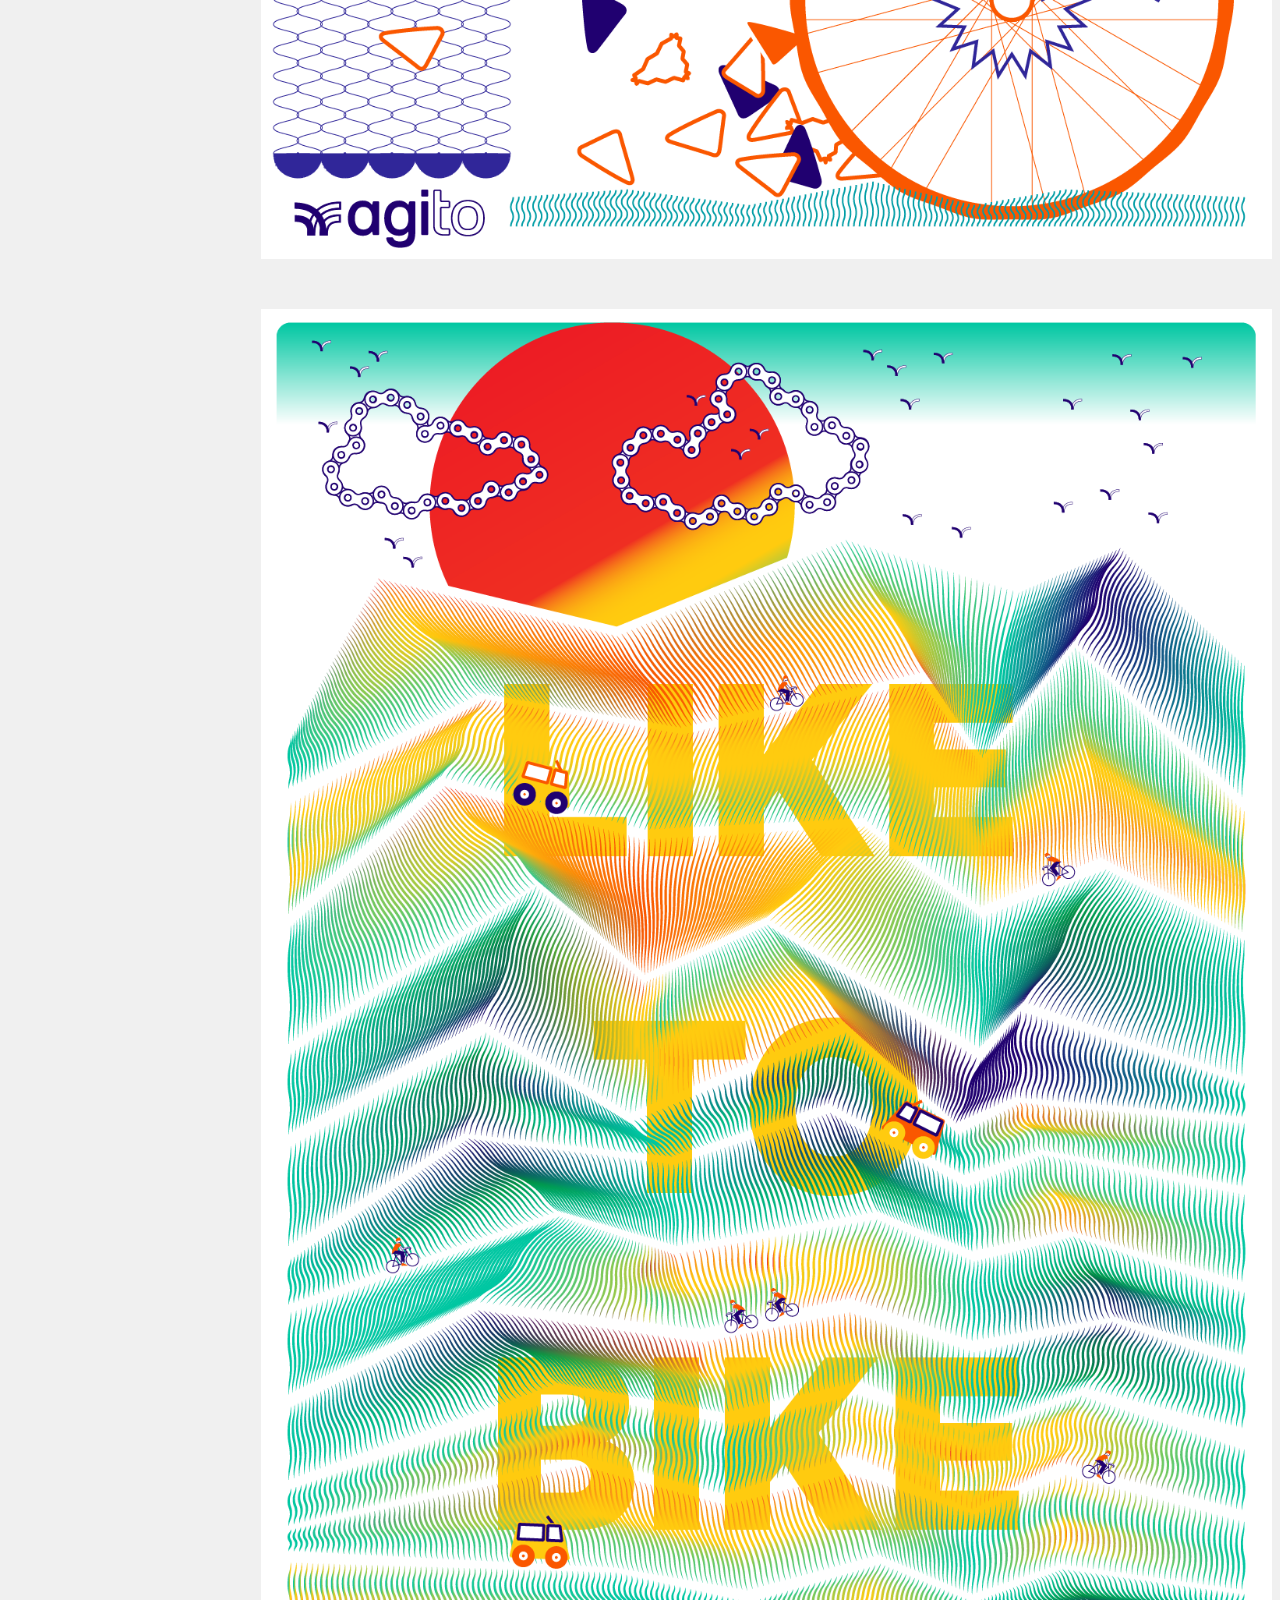
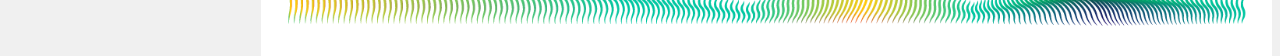
==== commit b64f4a5b: "grammar and spelling" ====
--- a/agito.html
+++ b/agito.html
@@ -7,9 +7,9 @@
 
 <body style="background-color:rgb(240,240,240)">
 <div id="name"><a href="index.html">back</a></div>
-<div class="projdescription">Agito is a proposal to improve Baltimore City's biking infrastructure through the creation of dedicated cycling corrdiors, reconfigured street geometry, and multi-purpose bike locking structures.</div>
+<div class="projdescription">Agito is a proposal to improve Baltimore City's biking infrastructure through the creation of dedicated cycling corridors, reconfigured street geometry, and multi-purpose bike locking structures.</div>
 <img align="right" width="80%" src="./IMGS/agito.png">
-<div class="projdescription" style="margin-top: 50px">These posters were also created as an exercise to more fully develop the projects visual language.</div>
+<div class="projdescription" style="margin-top: 50px">Posters created to develop the project's visual language.</div>
 <img align="right" width="80%" src="./IMGS/agito_poster_1.png">
 <img align="right" width="80%" style="margin-top: 50px" src="./IMGS/agito_poster_2.png">
 </body>
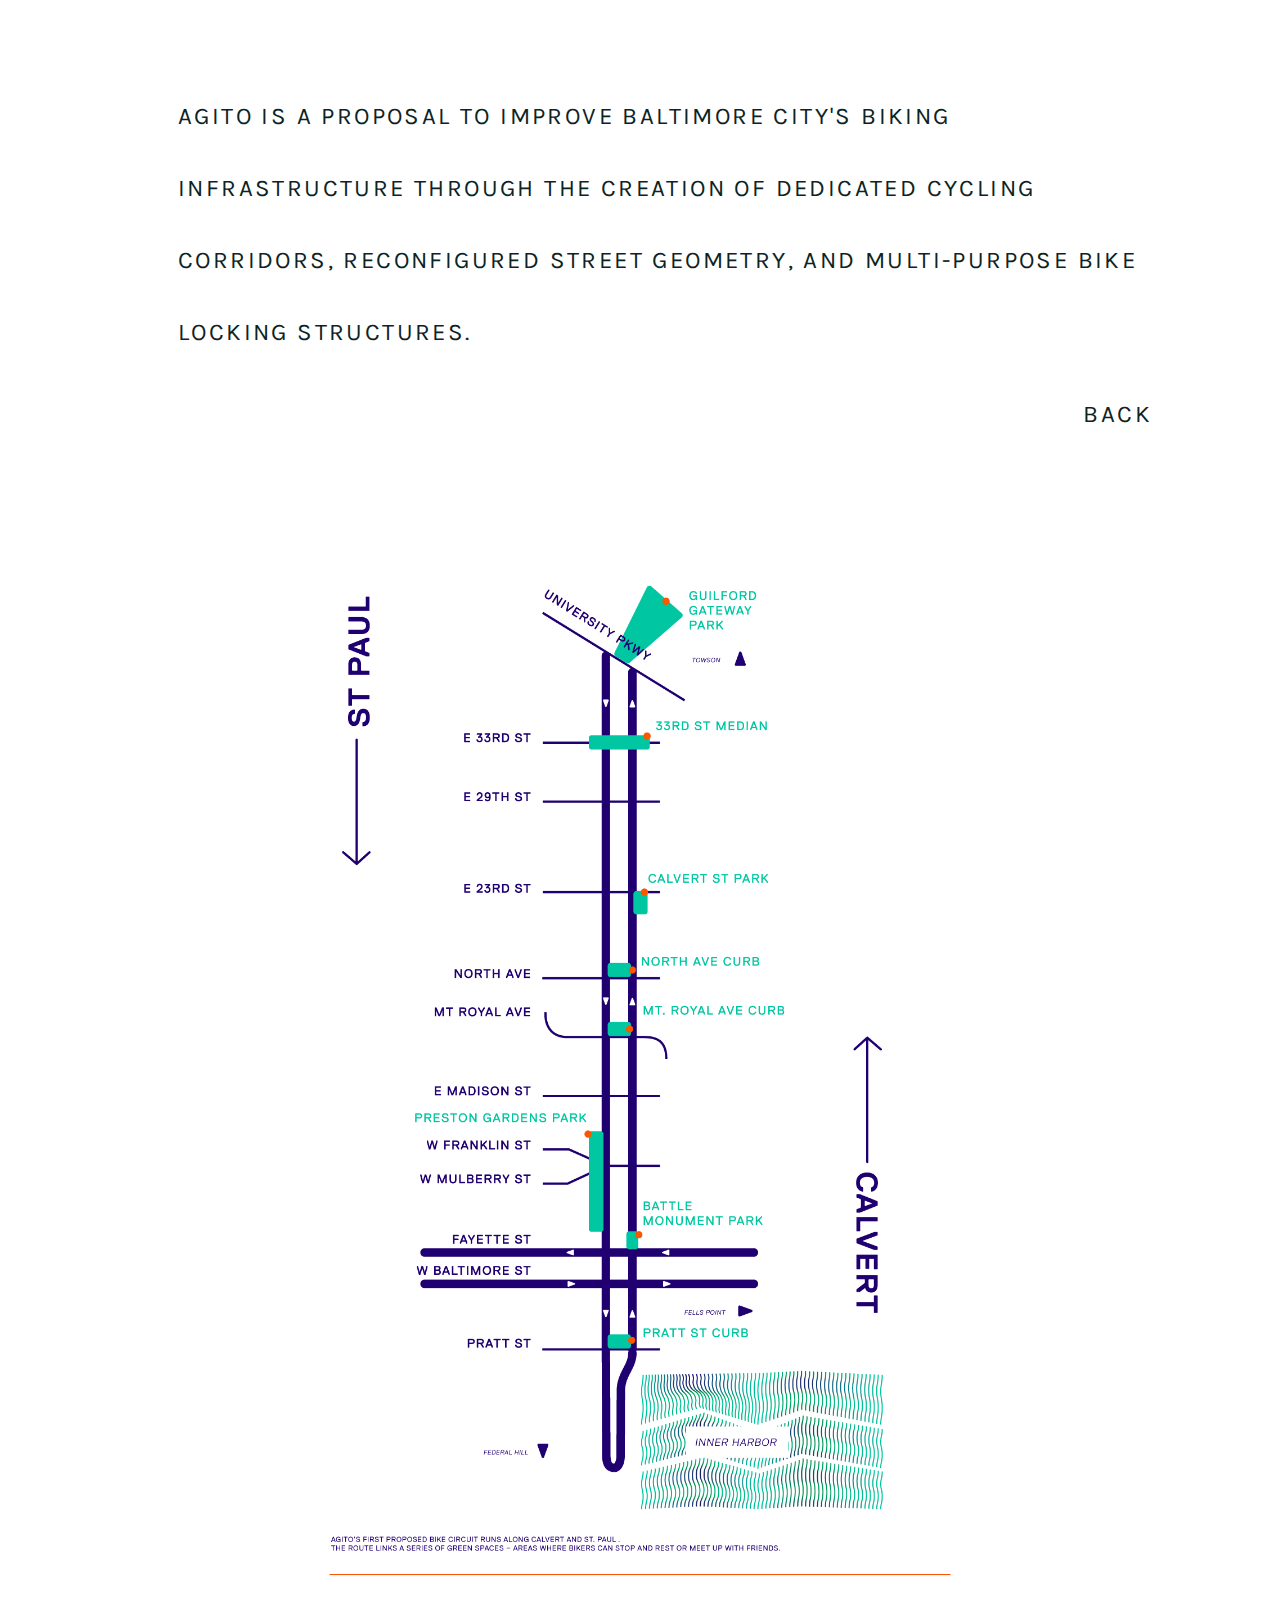
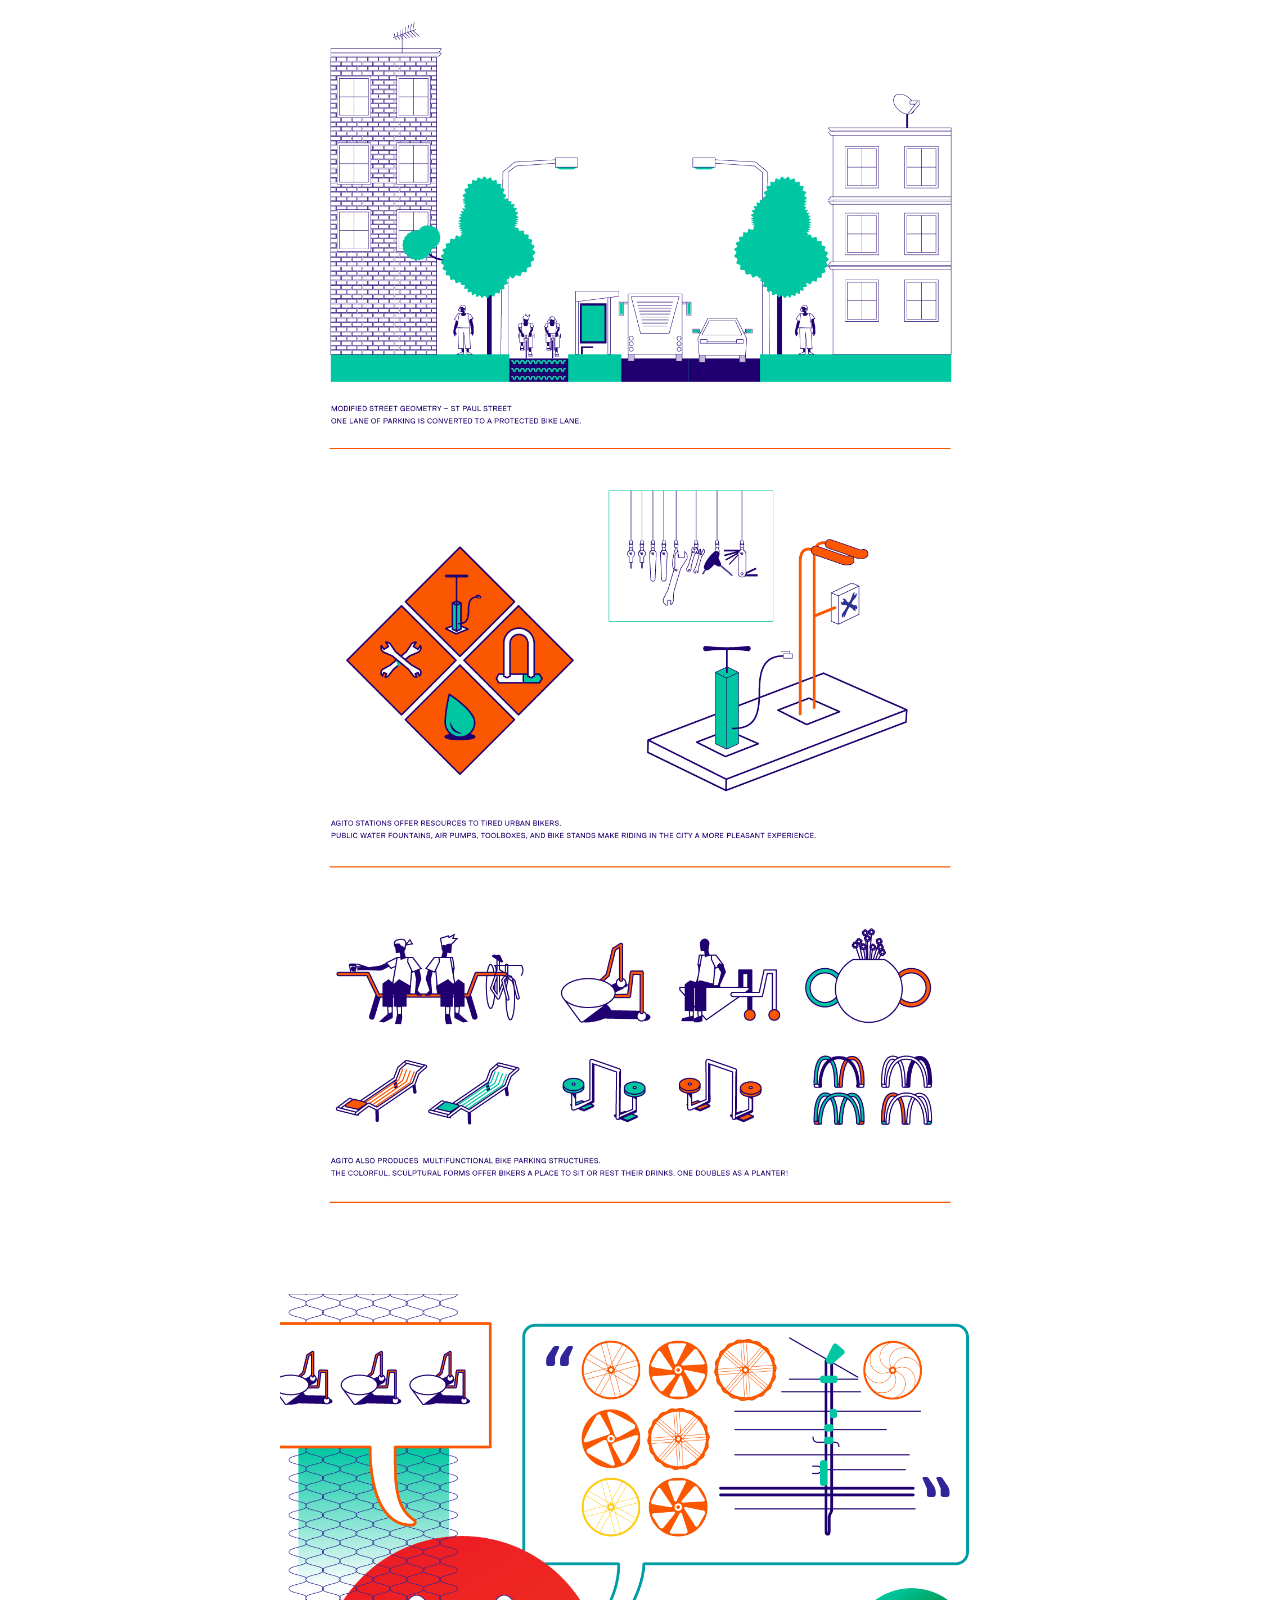
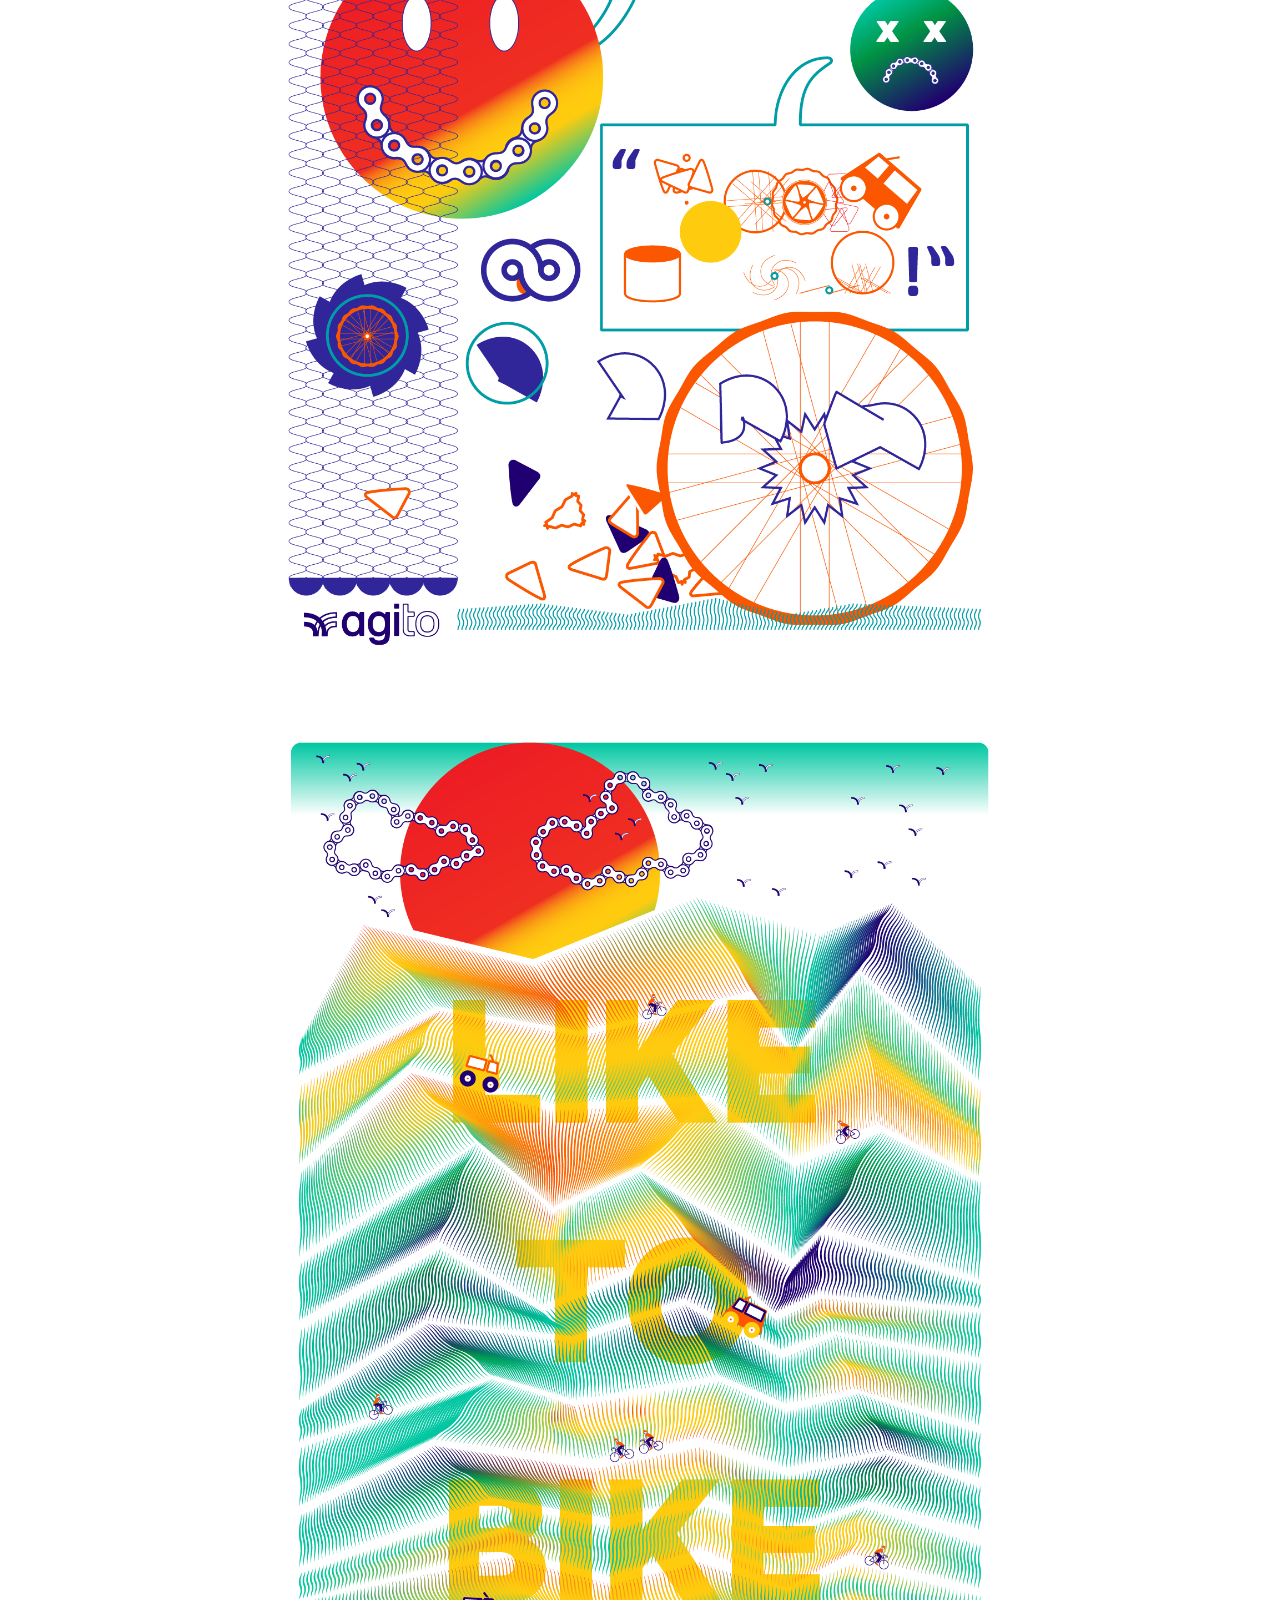
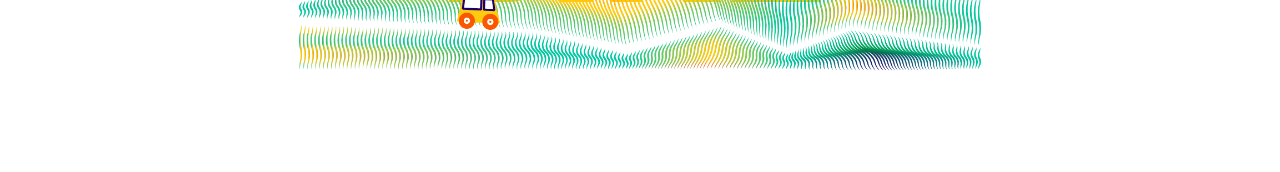
==== commit 40161b6d: "update 2016" ====
--- a/agito.html
+++ b/agito.html
@@ -2,16 +2,21 @@
 <html>
 <head>
 <title>Tristan Scow - Design</title>
-<link rel="stylesheet" type="text/css" href="stylin.css">
+<link rel="stylesheet" type="text/css" href="stylin2016.css">
+<link href='https://fonts.googleapis.com/css?family=Karla' rel='stylesheet' type='text/css'>
 </head>
 
-<body style="background-color:rgb(240,240,240)">
-<div id="name"><a href="index.html">back</a></div>
-<div class="projdescription">Agito is a proposal to improve Baltimore City's biking infrastructure through the creation of dedicated cycling corridors, reconfigured street geometry, and multi-purpose bike locking structures.</div>
-<img align="right" width="80%" src="./IMGS/agito.png">
-<div class="projdescription" style="margin-top: 50px">Posters created to develop the project's visual language.</div>
-<img align="right" width="80%" src="./IMGS/agito_poster_1.png">
-<img align="right" width="80%" style="margin-top: 50px" src="./IMGS/agito_poster_2.png">
+
+<div id="container">
+	<div class="feed">
+		<ul>
+		<li>Agito is a proposal to improve Baltimore City's biking infrastructure through the creation of dedicated cycling corridors, reconfigured street geometry, and multi-purpose bike locking structures.</li>
+		<li style="text-align: right"><a href="index.html">back</a></li>
+		</ul>
+<img src="./IMGS/agito.png">
+<img src="./IMGS/agito_poster_1.png">
+<img src="./IMGS/agito_poster_2.png">
+
 </body>
 
 </html>--- a/stylin2016.css
+++ b/stylin2016.css
@@ -0,0 +1,187 @@
+@font-face {
+	font-family:'Kamilla';
+	src: url('kamilla_preview.woff') format('woff');
+}
+
+@font-face {
+	font-family:'Viktor';
+	src: url('Viktor_preview.ttf') format('truetype');
+}
+
+#screen {
+	width: 100vw;
+	height: 1400px;
+	position: absolute;
+	top:0;
+	z-index: -1;
+	/* background: white; */
+	-webkit-animation-name: bg;
+	-webkit-animation-duration: 8s;
+	-webkit-animation-direction: alternate;
+	-webkit-animation-iteration-count: infinite;
+	-webkit-animation-timing-function: ease-in-out;
+}
+/*
+
+@-webkit-keyframes opacity {
+    0% {opacity: 0;}
+    100% {opacity: 1;}
+}
+*/
+
+
+@-webkit-keyframes bg {
+    0% {background-color: : white; }
+    100% {background-color: black; }
+}
+
+
+#twofer {
+	background: repeating-radial-gradient(10% 9%, black, rgba(30,30,30,1) 10%, rgba(40,40,40,0) 15%);
+	position: absolute;
+	width: 100%;
+	overflow: hidden;
+	
+}
+
+#container {
+	width: 100vw;
+	color: rgb(12,36,31);
+	padding: 0px;
+	font-size: 1em;
+	font-family: 'karla', sans-serif;
+	text-transform: uppercase;
+	letter-spacing: .15em;
+	-webkit-animation-name: bg;
+	-webkit-animation-duration: 8s;
+	-webkit-animation-direction: alternate;
+	-webkit-animation-iteration-count: infinite;
+	-webkit-animation-timing-function: ease-in-out;
+}
+	
+
+
+body {
+	margin:0px;
+	overflow-x: hidden;
+	overflow-y: scroll;
+}
+
+.contact {
+	padding-bottom: 80px;
+}
+
+.feed {
+	max-width: 80vw;
+	margin-left: auto;
+	margin-right:auto;
+}
+
+.feed img {
+	display: block;
+	max-width: 45em;
+	padding-top: 80px;
+	margin-left: auto;
+	margin-right: auto;
+}
+
+.feed img:last-child {
+	padding-bottom: 80px;
+}
+
+
+a{
+	text-decoration: none;
+	color: rgb(12,36,31);
+	-webkit-transform: rotate(90deg);
+}
+
+a:visited {
+	text-shadow: 0 0 3px black;
+	text-decoration:underline;
+}
+
+a:hover {	
+	text-decoration: underline;
+	text-shadow: 0 0 3px black;
+	color: rgb(12,36,31);
+	-webkit-transform: rotate(-90deg);
+	
+}
+
+ul {
+	/* text-align: center; */
+	list-style: none;
+	margin: 0px 0px 0px 0px;
+	font-size: 1.5em;
+	
+}
+
+ul.projectlist {
+	text-align: left;
+}
+
+
+li {
+	padding: 10px 0 0 10px;
+	line-height: 3em;
+}
+
+li:first-child {
+	padding-top: 80px;
+}
+
+hr {
+	
+	border: 0;
+	height: 0;
+	box-shadow: 0px 0px 10px 3px;
+	color: rgb(80,80,80);
+	margin: 30px 30px 0px 0px;
+}
+
+hr:after {  /* Not really supposed to work, but does */
+    content: "\00a0";  /* Prevent margin collapse */
+}
+
+#textbox {
+	/* background: white; */
+	width: 80%;
+	margin-left: 10%;
+	/* position: absolute; */
+	right:0%;
+	color: rgb(5,5,45);
+	font-family: Kamilla;
+	padding: 100px 0 80px 0;
+	text-align: center;
+}
+
+#textbox a {
+	text-decoration: none;
+	color: rgb(5,5,45);
+}
+
+#textbox.viktor {
+	font-family: Viktor;
+}
+
+.typetoggle {
+	color: white;
+	font-size: .5em;
+	display: block;
+	padding: 30px;
+	border-radius: 30px;
+	margin: 80px auto 0 auto;
+	box-shadow: none;
+	appearance: none;
+	border: none;
+	background: rgb(5,5,45);
+	font-family: Kamilla;
+}
+
+.typetoggle:focus {
+	box-shadow: none;
+	background: rgb(5,5,45);
+	appearance: none;
+	border: none;
+}
